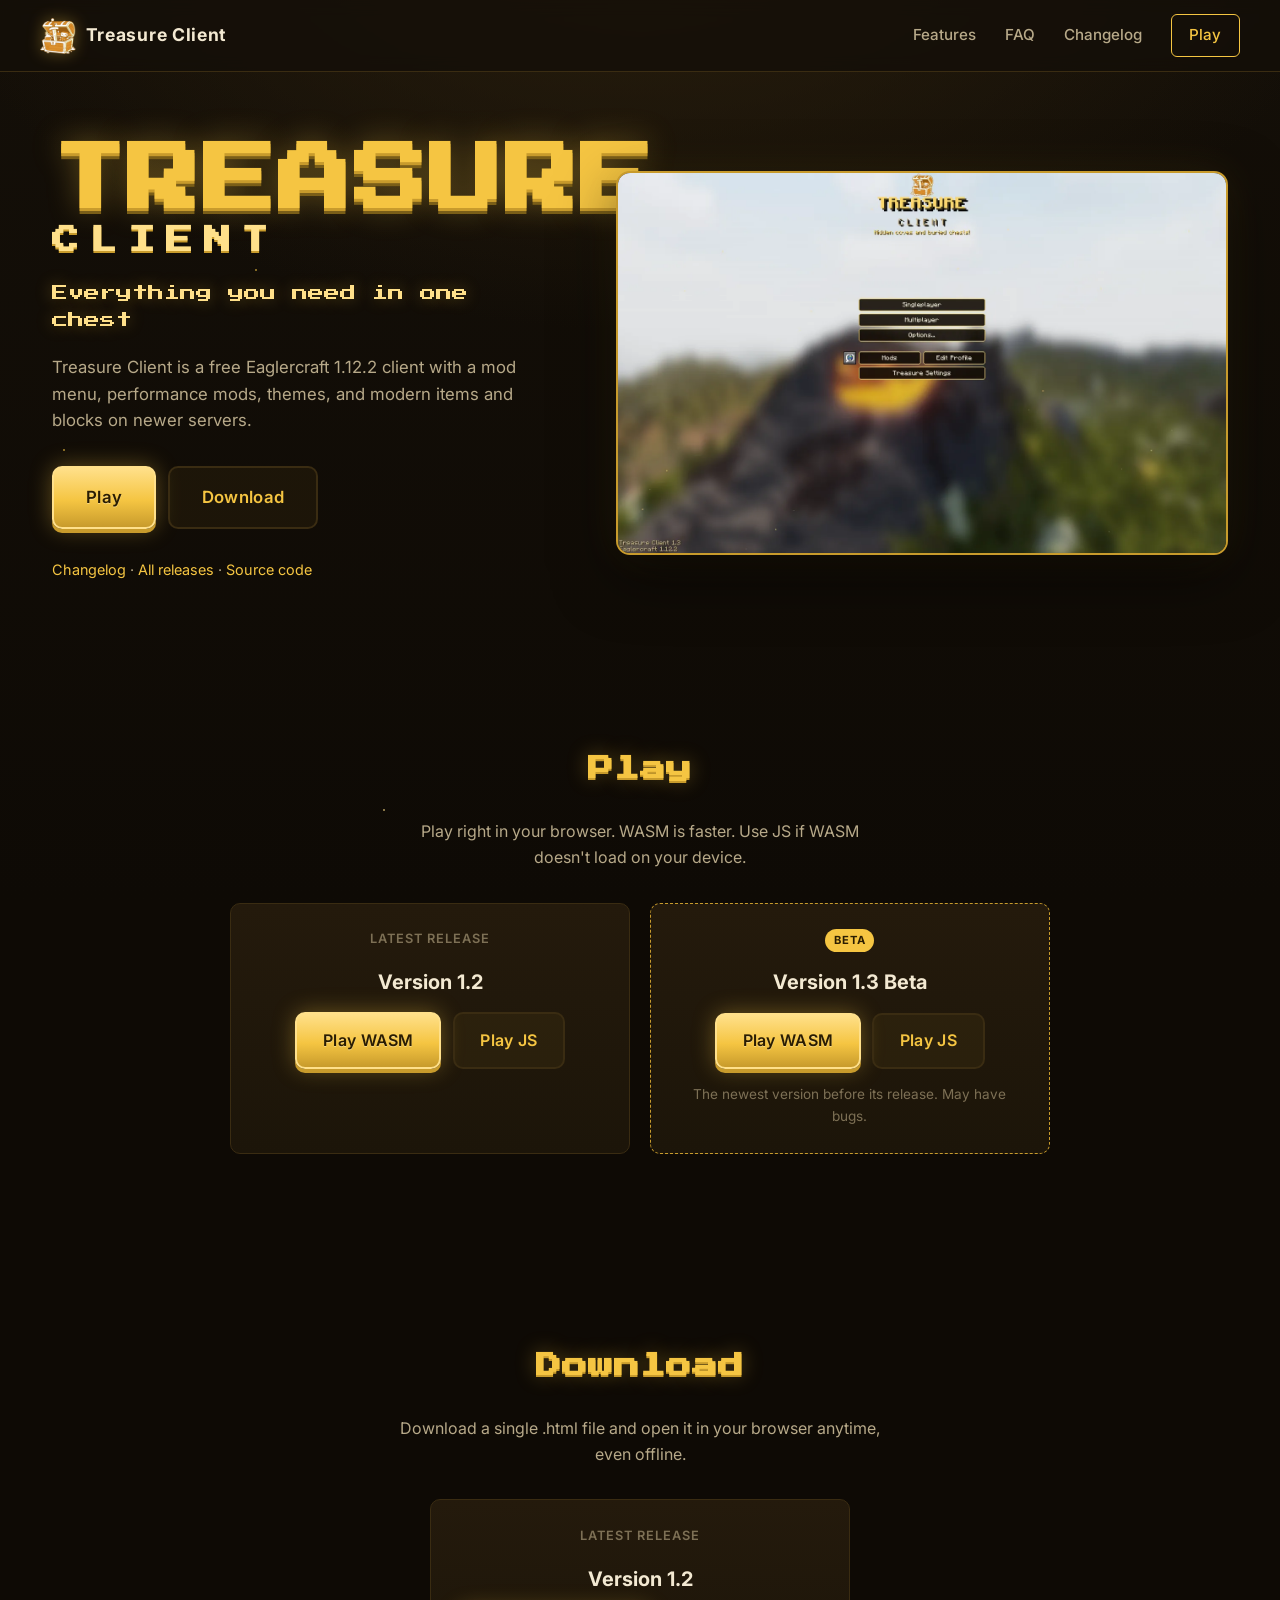
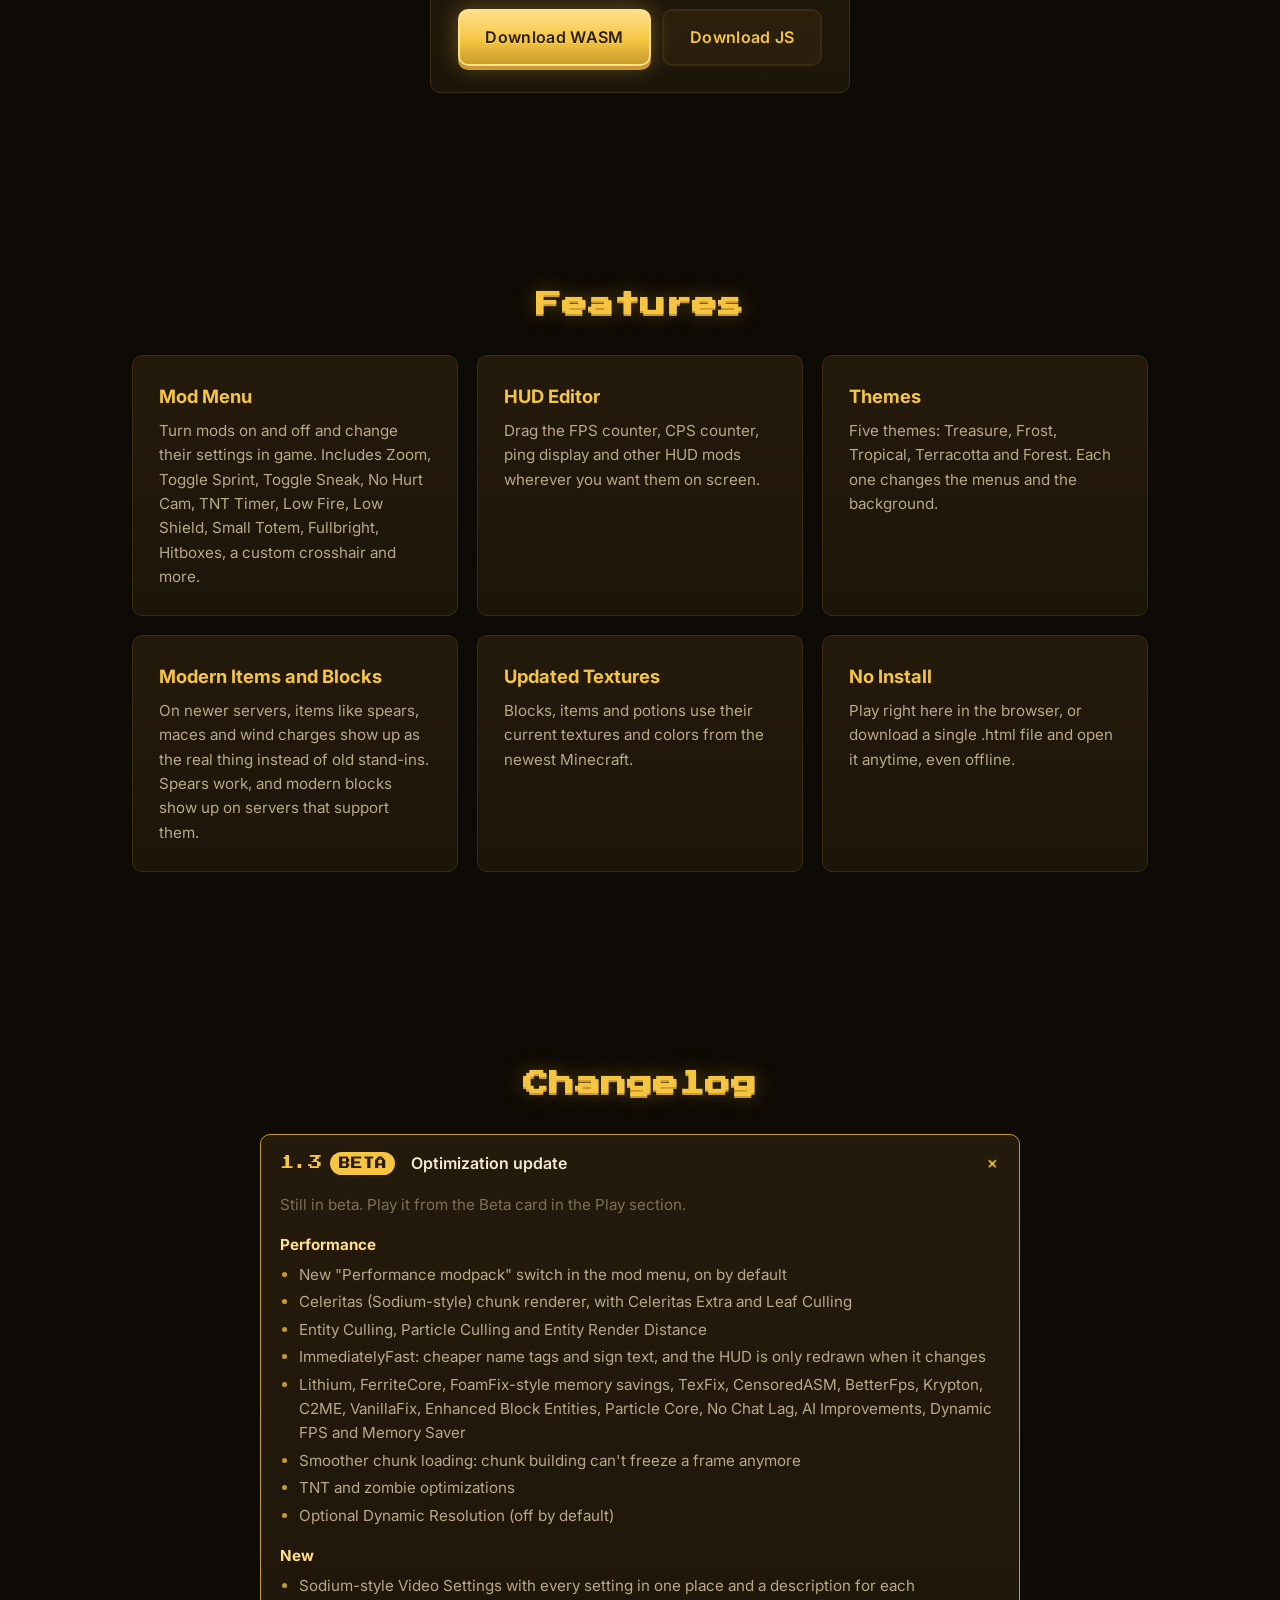
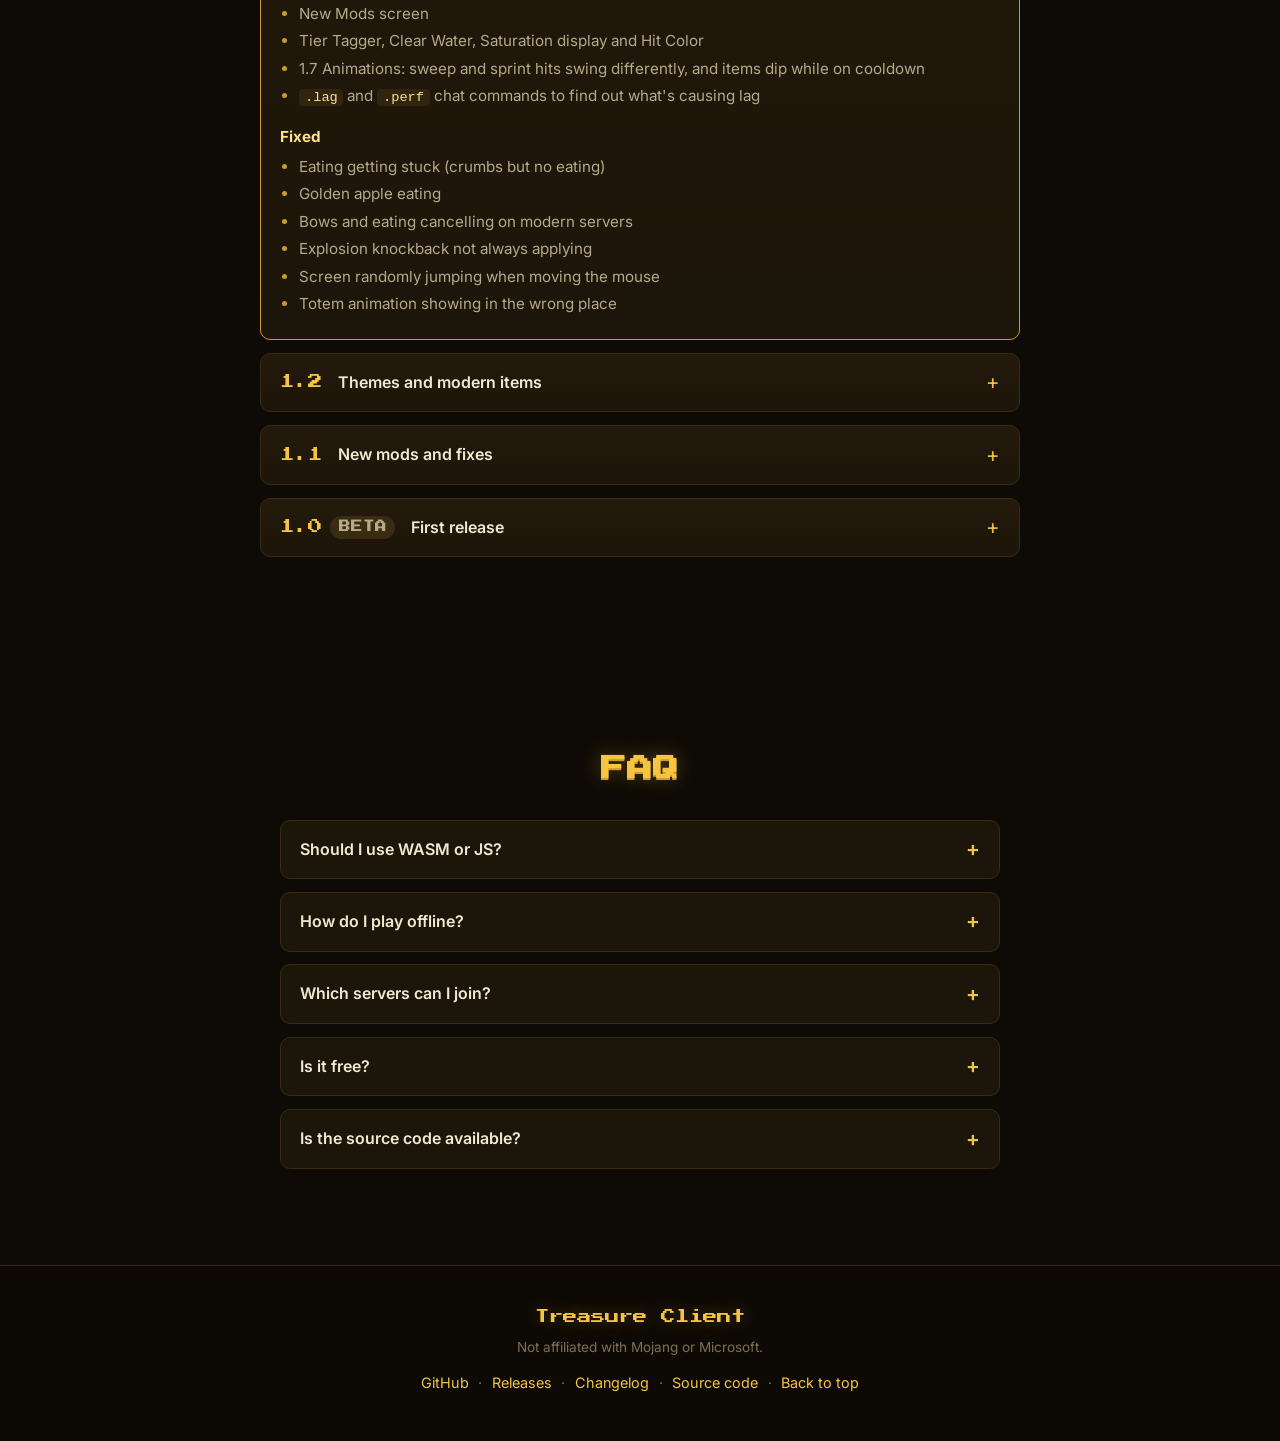
==== index.html @ d95280ab "Redesign hero, add changelog section and search engine tags - Logo and "Everything you need in one c" ====
<!DOCTYPE html>
<html lang="en">
<head>
    <meta charset="UTF-8">
    <meta name="viewport" content="width=device-width, initial-scale=1.0">
    <title>Treasure Client · Eaglercraft 1.12.2 Client</title>
    <meta name="description" content="Treasure Client is a free Eaglercraft 1.12.2 client: everything you need in one chest. Mod menu, performance mods, themes, and modern items and blocks on newer servers. Play Treasure Client in your browser or download it.">
    <meta name="keywords" content="Treasure Client, Treasure Client Eaglercraft, Eaglercraft client, Eaglercraft 1.12.2, Eaglercraft 1.12 client, Eaglercraft mod menu">
    <meta name="robots" content="index, follow">
    <link rel="canonical" href="https://treasureclient.github.io/">

    <meta property="og:site_name" content="Treasure Client">
    <meta property="og:title" content="Treasure Client · Eaglercraft 1.12.2 Client">
    <meta property="og:description" content="Everything you need in one chest. A free Eaglercraft 1.12.2 client with a mod menu, performance mods, themes, and modern items and blocks on newer servers.">
    <meta property="og:type" content="website">
    <meta property="og:url" content="https://treasureclient.github.io/">
    <meta property="og:image" content="https://treasureclient.github.io/images/main-menu-1.3.jpg">
    <meta name="twitter:card" content="summary_large_image">
    <meta name="theme-color" content="#140f08">

    <script type="application/ld+json">
    {
        "@context": "https://schema.org",
        "@graph": [
            {
                "@type": "WebSite",
                "name": "Treasure Client",
                "alternateName": ["Treasure Client Eaglercraft", "Treasure Client 1.12"],
                "url": "https://treasureclient.github.io/"
            },
            {
                "@type": "SoftwareApplication",
                "name": "Treasure Client",
                "alternateName": "Treasure Client Eaglercraft",
                "description": "A free Eaglercraft 1.12.2 client with a mod menu, performance mods, themes, and modern items and blocks on newer servers.",
                "applicationCategory": "GameApplication",
                "operatingSystem": "Web browser",
                "url": "https://treasureclient.github.io/",
                "image": "https://treasureclient.github.io/images/main-menu-1.3.jpg",
                "offers": { "@type": "Offer", "price": "0", "priceCurrency": "USD" }
            }
        ]
    }
    </script>

    <link rel="icon" href="favicon.ico" sizes="any">
    <link rel="icon" type="image/png" sizes="32x32" href="images/favicon-32.png">
    <link rel="icon" type="image/png" sizes="192x192" href="images/favicon-192.png">
    <link rel="apple-touch-icon" href="images/apple-touch-icon.png">

    <link rel="preconnect" href="https://fonts.googleapis.com">
    <link rel="preconnect" href="https://fonts.gstatic.com" crossorigin>
    <link href="https://fonts.googleapis.com/css2?family=Press+Start+2P&family=Inter:wght@400;500;600;700&display=swap" rel="stylesheet">
    <link rel="stylesheet" href="style.css">
</head>
<body>
    <div class="starfield" aria-hidden="true"></div>

    <header class="nav">
        <a href="#top" class="nav__brand">
            <img class="nav__brand-mark" src="images/logo.png" width="92" height="92" alt="">
            <span class="nav__brand-text">Treasure Client</span>
        </a>
        <nav class="nav__links" aria-label="Primary">
            <a href="#features">Features</a>
            <a href="#faq">FAQ</a>
            <a href="#changelog">Changelog</a>
            <a class="nav__cta" href="#play">Play</a>
        </nav>
    </header>

    <main id="top">
        <section class="hero">
            <div class="hero__text">
                <h1 class="hero__logo">
                    <span class="hero__logo-main">TREASURE</span>
                    <span class="hero__logo-sub">CLIENT</span>
                </h1>
                <p class="hero__tagline">Everything you need in one chest</p>
                <p class="hero__lead">
                    Treasure Client is a free Eaglercraft 1.12.2 client with a mod menu,
                    performance mods, themes, and modern items and blocks on newer servers.
                </p>

                <div class="get">
                    <div class="get__buttons">
                        <a class="btn btn--primary btn--lg" href="#play">Play</a>
                        <a class="btn btn--ghost btn--lg" href="#download">Download</a>
                    </div>
                </div>

                <p class="get__note">
                    <a href="#changelog">Changelog</a> ·
                    <a href="https://github.com/TreasureClient/treasureclient.github.io/releases" target="_blank" rel="noopener">All releases</a> ·
                    <a href="https://github.com/TreasureClient/Treasure-Client-1.12-src" target="_blank" rel="noopener">Source code</a>
                </p>
            </div>

            <div class="hero__shot">
                <figure class="shot__frame" id="shot">
                    <picture>
                        <source srcset="images/main-menu-1.3.webp" type="image/webp">
                        <img src="images/main-menu-1.3.jpg" width="1440" height="900" alt="Treasure Client 1.3 main menu">
                    </picture>
                    <span class="shot__shine" aria-hidden="true"></span>
                </figure>
            </div>
        </section>

        <section class="versions-section" id="play">
            <h2 class="section-title">Play</h2>
            <p class="section-subtitle">Play right in your browser. WASM is faster. Use JS if WASM doesn't load on your device.</p>
            <div class="versions">
                <article class="version-card">
                    <p class="version-card__kind">Latest release</p>
                    <h3 class="version-card__name">Version <span class="release-version">1.2</span></h3>
                    <div class="version-card__buttons">
                        <a class="btn btn--primary" href="versions/1.12WASM.html">Play WASM</a>
                        <a class="btn btn--ghost" href="versions/1.12JS.html">Play JS</a>
                    </div>
                </article>
                <article class="version-card version-card--beta">
                    <p class="version-card__kind"><span class="badge">Beta</span></p>
                    <h3 class="version-card__name">Version <span class="beta-version">1.3 Beta</span></h3>
                    <div class="version-card__buttons">
                        <a class="btn btn--primary" href="https://treasureclient.github.io/Treasure-Client-1.12-src/">Play WASM</a>
                        <a class="btn btn--ghost" href="https://treasureclient.github.io/Treasure-Client-1.12-src/js.html">Play JS</a>
                    </div>
                    <p class="version-card__note">The newest version before its release. May have bugs.</p>
                </article>
            </div>
        </section>

        <section class="versions-section" id="download">
            <h2 class="section-title">Download</h2>
            <p class="section-subtitle">Download a single .html file and open it in your browser anytime, even offline.</p>
            <div class="versions versions--single">
                <article class="version-card">
                    <p class="version-card__kind">Latest release</p>
                    <h3 class="version-card__name">Version <span class="release-version">1.2</span></h3>
                    <div class="version-card__buttons">
                        <a class="btn btn--primary" id="dl-wasm" href="https://github.com/TreasureClient/treasureclient.github.io/releases/download/V1.2/Treasure-Client_1.2_WASM.html">Download WASM</a>
                        <a class="btn btn--ghost" id="dl-js" href="https://github.com/TreasureClient/treasureclient.github.io/releases/download/V1.2/Treasure-Client_1.2_JS.html">Download JS</a>
                    </div>
                </article>
            </div>
        </section>

        <section class="features" id="features">
            <h2 class="section-title">Features</h2>

            <div class="feature-grid">
                <article class="feature-card">
                    <h3>Mod Menu</h3>
                    <p>Turn mods on and off and change their settings in game. Includes Zoom, Toggle Sprint, Toggle Sneak, No Hurt Cam, TNT Timer, Low Fire, Low Shield, Small Totem, Fullbright, Hitboxes, a custom crosshair and more.</p>
                </article>
                <article class="feature-card">
                    <h3>HUD Editor</h3>
                    <p>Drag the FPS counter, CPS counter, ping display and other HUD mods wherever you want them on screen.</p>
                </article>
                <article class="feature-card">
                    <h3>Themes</h3>
                    <p>Five themes: Treasure, Frost, Tropical, Terracotta and Forest. Each one changes the menus and the background.</p>
                </article>
                <article class="feature-card">
                    <h3>Modern Items and Blocks</h3>
                    <p>On newer servers, items like spears, maces and wind charges show up as the real thing instead of old stand-ins. Spears work, and modern blocks show up on servers that support them.</p>
                </article>
                <article class="feature-card">
                    <h3>Updated Textures</h3>
                    <p>Blocks, items and potions use their current textures and colors from the newest Minecraft.</p>
                </article>
                <article class="feature-card">
                    <h3>No Install</h3>
                    <p>Play right here in the browser, or download a single .html file and open it anytime, even offline.</p>
                </article>
            </div>
        </section>

        <section class="changelog" id="changelog">
            <h2 class="section-title">Changelog</h2>
            <div class="changelog__list">
                <details class="change" open>
                    <summary><span class="change__ver">1.3 <span class="badge">Beta</span></span><span class="change__name">Optimization update</span></summary>
                    <div class="change__body">
                        <p class="change__intro">Still in beta. Play it from the Beta card in the Play section.</p>
                        <h4>Performance</h4>
                        <ul>
                            <li>New "Performance modpack" switch in the mod menu, on by default</li>
                            <li>Celeritas (Sodium-style) chunk renderer, with Celeritas Extra and Leaf Culling</li>
                            <li>Entity Culling, Particle Culling and Entity Render Distance</li>
                            <li>ImmediatelyFast: cheaper name tags and sign text, and the HUD is only redrawn when it changes</li>
                            <li>Lithium, FerriteCore, FoamFix-style memory savings, TexFix, CensoredASM, BetterFps, Krypton, C2ME, VanillaFix, Enhanced Block Entities, Particle Core, No Chat Lag, AI Improvements, Dynamic FPS and Memory Saver</li>
                            <li>Smoother chunk loading: chunk building can't freeze a frame anymore</li>
                            <li>TNT and zombie optimizations</li>
                            <li>Optional Dynamic Resolution (off by default)</li>
                        </ul>
                        <h4>New</h4>
                        <ul>
                            <li>Sodium-style Video Settings with every setting in one place and a description for each</li>
                            <li>New Mods screen</li>
                            <li>Tier Tagger, Clear Water, Saturation display and Hit Color</li>
                            <li>1.7 Animations: sweep and sprint hits swing differently, and items dip while on cooldown</li>
                            <li><code>.lag</code> and <code>.perf</code> chat commands to find out what's causing lag</li>
                        </ul>
                        <h4>Fixed</h4>
                        <ul>
                            <li>Eating getting stuck (crumbs but no eating)</li>
                            <li>Golden apple eating</li>
                            <li>Bows and eating cancelling on modern servers</li>
                            <li>Explosion knockback not always applying</li>
                            <li>Screen randomly jumping when moving the mouse</li>
                            <li>Totem animation showing in the wrong place</li>
                        </ul>
                    </div>
                </details>
                <details class="change">
                    <summary><span class="change__ver">1.2</span><span class="change__name">Themes and modern items</span></summary>
                    <div class="change__body">
                        <h4>Added mods</h4>
                        <ul>
                            <li>Low Fire</li>
                            <li>Low Shield</li>
                            <li>Small Totem</li>
                            <li>Password Hider</li>
                            <li>ViaVersion</li>
                        </ul>
                        <h4>Mod menu redesign</h4>
                        <ul>
                            <li>New side tabs (Modules, HUD Editor, Themes)</li>
                            <li>New Treasure Client logo</li>
                            <li>Themes: Treasure, Frost, Tropical, Terracotta and Forest</li>
                            <li>Theme backgrounds on the main menu and other menus</li>
                        </ul>
                        <h4>ViaVersion</h4>
                        <ul>
                            <li>Modern blocks and items show up on newer servers</li>
                            <li>Modern items (wind charge, mace, spears, copper and more)</li>
                            <li>Old block and item textures updated to the new ones</li>
                            <li>New potion colors</li>
                            <li>Spears work on newer servers (jab and charge)</li>
                        </ul>
                        <h4>Fixed</h4>
                        <ul>
                            <li>Mod menu scrolling with the mouse wheel</li>
                            <li>Pink potion textures</li>
                            <li>Mods turn on with one click now</li>
                            <li>Netherite armor not showing when worn</li>
                        </ul>
                    </div>
                </details>
                <details class="change">
                    <summary><span class="change__ver">1.1</span><span class="change__name">New mods and fixes</span></summary>
                    <div class="change__body">
                        <h4>Added mods</h4>
                        <ul>
                            <li>No Hurt Cam</li>
                            <li>TNT Timer</li>
                            <li>Smooth Zoom</li>
                        </ul>
                        <h4>Mod menu redesign</h4>
                        <ul>
                            <li>Settings boxes for each mod</li>
                            <li>Reorganized tabs</li>
                        </ul>
                        <h4>Fixed</h4>
                        <ul>
                            <li>Mod menu search</li>
                            <li>Toggle Sprint</li>
                            <li>Toggle Sneak</li>
                            <li>Mods no longer work while turned off</li>
                        </ul>
                    </div>
                </details>
                <details class="change">
                    <summary><span class="change__ver">1.0 <span class="badge badge--dim">Beta</span></span><span class="change__name">First release</span></summary>
                    <div class="change__body">
                        <ul>
                            <li>First version of Treasure Client</li>
                            <li>The JS version is very laggy, so use WASM if you can</li>
                        </ul>
                    </div>
                </details>
            </div>
        </section>

        <section class="faq" id="faq">
            <h2 class="section-title">FAQ</h2>
            <div class="faq__list">
                <details class="faq__item">
                    <summary>Should I use WASM or JS?</summary>
                    <p>Use WASM. It runs a lot faster. The JS version is there for older browsers and devices where WASM doesn't load.</p>
                </details>
                <details class="faq__item">
                    <summary>How do I play offline?</summary>
                    <p>Download the WASM or JS file from the <a href="#download">Download</a> section and open it in your browser. You don't need an internet connection for singleplayer.</p>
                </details>
                <details class="faq__item">
                    <summary>Which servers can I join?</summary>
                    <p>Any Eaglercraft 1.12 server. Modern items, blocks and spears show up on newer servers that support them.</p>
                </details>
                <details class="faq__item">
                    <summary>Is it free?</summary>
                    <p>Yes. No account or payment needed.</p>
                </details>
                <details class="faq__item">
                    <summary>Is the source code available?</summary>
                    <p>Yes. The full source is on GitHub: <a href="https://github.com/TreasureClient/Treasure-Client-1.12-src" target="_blank" rel="noopener">Treasure-Client-1.12-src</a>. The <code>WASM</code> branch has the WASM version and the <code>JS</code> branch has the JS version.</p>
                </details>
            </div>
        </section>
    </main>

    <footer class="footer">
        <p class="footer__brand">Treasure Client</p>
        <p class="footer__note">Not affiliated with Mojang or Microsoft.</p>
        <p class="footer__links">
            <a href="https://github.com/TreasureClient/treasureclient.github.io" target="_blank" rel="noopener">GitHub</a>
            <span>·</span>
            <a href="https://github.com/TreasureClient/treasureclient.github.io/releases" target="_blank" rel="noopener">Releases</a>
            <span>·</span>
            <a href="#changelog">Changelog</a>
            <span>·</span>
            <a href="https://github.com/TreasureClient/Treasure-Client-1.12-src" target="_blank" rel="noopener">Source code</a>
            <span>·</span>
            <a href="#top">Back to top</a>
        </p>
    </footer>

    <script>
        // Screenshot hover: tilts toward the mouse, lifts and glows.
        (function () {
            var shot = document.getElementById('shot');
            if (!shot || !window.matchMedia('(hover: hover) and (prefers-reduced-motion: no-preference)').matches) return;
            shot.addEventListener('mousemove', function (e) {
                var r = shot.getBoundingClientRect();
                var x = (e.clientX - r.left) / r.width - 0.5;
                var y = (e.clientY - r.top) / r.height - 0.5;
                shot.style.setProperty('--rx', (-y * 8).toFixed(2) + 'deg');
                shot.style.setProperty('--ry', (x * 10).toFixed(2) + 'deg');
                shot.style.setProperty('--mx', ((x + 0.5) * 100).toFixed(1) + '%');
                shot.style.setProperty('--my', ((y + 0.5) * 100).toFixed(1) + '%');
            });
            shot.addEventListener('mouseleave', function () {
                shot.style.setProperty('--rx', '0deg');
                shot.style.setProperty('--ry', '0deg');
            });
        })();

        // Show the beta's version number (the beta site writes it on every update).
        fetch('https://treasureclient.github.io/Treasure-Client-1.12-src/version.json', { cache: 'no-store' })
            .then(function (r) { return r.ok ? r.json() : null; })
            .then(function (info) {
                if (!info || !info.version) return;
                var v = /beta/i.test(info.version) ? info.version : info.version + ' Beta';
                document.querySelectorAll('.beta-version').forEach(function (el) { el.textContent = v; });
            })
            .catch(function () {});

        // Point the download buttons at the files in the latest GitHub release.
        // The links above are a fallback if GitHub can't be reached.
        fetch('https://api.github.com/repos/TreasureClient/treasureclient.github.io/releases/latest')
            .then(function (r) { return r.ok ? r.json() : null; })
            .then(function (rel) {
                if (!rel || !rel.assets) return;
                rel.assets.forEach(function (a) {
                    var mb = ' (' + Math.round(a.size / 1048576) + ' MB)';
                    if (/wasm/i.test(a.name)) {
                        var w = document.getElementById('dl-wasm');
                        w.href = a.browser_download_url;
                        w.textContent = 'Download WASM' + mb;
                    } else if (/js\.html$/i.test(a.name)) {
                        var j = document.getElementById('dl-js');
                        j.href = a.browser_download_url;
                        j.textContent = 'Download JS' + mb;
                    }
                });
                if (rel.name) {
                    var name = rel.name.replace(/^v(ersion)?\s*/i, '');
                    document.querySelectorAll('.release-version').forEach(function (el) { el.textContent = name; });
                }
            })
            .catch(function () {});
    </script>
</body>
</html>
---- style.css ----
/* =========================================================
   Treasure Client — landing page styles
   Theme: warm near-black background, gold accents,
   pixel-font branding inspired by the in-game title screen.
   ========================================================= */

:root {
    /* Core palette */
    --bg:          #140f08;   /* deep warm brown-black */
    --bg-2:        #1c1509;   /* slightly lighter panel */
    --bg-3:        #241a0c;   /* card surface */
    --border:      #3a2c12;   /* subtle warm border */

    /* Gold accents */
    --gold:        #f5c542;   /* primary gold */
    --gold-bright: #ffe08a;   /* highlight */
    --gold-deep:   #c89b2c;   /* shadow / pressed */
    --gold-glow:   rgba(245, 197, 66, 0.35);

    /* Text */
    --text:        #f3e9d2;
    --text-dim:    #b7a989;
    --text-faint:  #7d7055;

    /* Fonts */
    --font-pixel:  'Press Start 2P', monospace;
    --font-body:   'Inter', system-ui, -apple-system, 'Segoe UI', sans-serif;

    /* Layout */
    --maxw: 1080px;
    --radius: 10px;
}

* { box-sizing: border-box; }

html { scroll-behavior: smooth; background: #0e0a05; }

body {
    margin: 0;
    min-height: 100vh;
    font-family: var(--font-body);
    color: var(--text);
    background:
        radial-gradient(1200px 700px at 50% -10%, #2a1f0d 0%, transparent 60%),
        linear-gradient(180deg, #140f08 0%, #0e0a05 100%);
    background-attachment: fixed;
    line-height: 1.6;
    overflow-x: hidden;
}

a { color: var(--gold); text-decoration: none; transition: color .18s ease; }
a:hover { color: var(--gold-bright); }

img { max-width: 100%; display: block; }

/* ---------------------------------------------------------
   Gold star field (the little particles in the screenshot)
   --------------------------------------------------------- */
.starfield {
    position: fixed;
    inset: 0;
    z-index: 0;
    pointer-events: none;
    background-image:
        radial-gradient(1.5px 1.5px at 20% 30%, var(--gold) 50%, transparent 51%),
        radial-gradient(1.5px 1.5px at 70% 20%, var(--gold-bright) 50%, transparent 51%),
        radial-gradient(1px 1px   at 40% 70%, var(--gold-deep) 50%, transparent 51%),
        radial-gradient(1.5px 1.5px at 85% 60%, var(--gold) 50%, transparent 51%),
        radial-gradient(1px 1px   at 10% 80%, var(--gold-bright) 50%, transparent 51%),
        radial-gradient(1.5px 1.5px at 55% 45%, var(--gold-deep) 50%, transparent 51%),
        radial-gradient(1px 1px   at 90% 15%, var(--gold) 50%, transparent 51%),
        radial-gradient(1.5px 1.5px at 30% 90%, var(--gold-bright) 50%, transparent 51%),
        radial-gradient(1px 1px   at 65% 85%, var(--gold-deep) 50%, transparent 51%),
        radial-gradient(1.5px 1.5px at 5% 50%, var(--gold) 50%, transparent 51%);
    background-size: 100% 100%;
    opacity: .5;
    animation: twinkle 6s ease-in-out infinite alternate;
}

@keyframes twinkle {
    from { opacity: .30; }
    to   { opacity: .60; }
}

/* ---------------------------------------------------------
   Navigation
   --------------------------------------------------------- */
.nav {
    position: sticky;
    top: 0;
    z-index: 10;
    display: flex;
    align-items: center;
    justify-content: space-between;
    gap: 1rem;
    padding: 0.9rem clamp(1rem, 4vw, 2.5rem);
    background: rgba(20, 15, 8, 0.78);
    backdrop-filter: blur(8px);
    border-bottom: 1px solid var(--border);
}

.nav__brand {
    display: inline-flex;
    align-items: center;
    gap: 0.6rem;
    color: var(--text);
}

.nav__brand-mark {
    width: 2.25rem;
    height: 2.25rem;
    object-fit: contain;
    filter: drop-shadow(0 0 8px var(--gold-glow));
}

.nav__brand-text {
    font-weight: 700;
    letter-spacing: 0.04em;
    font-size: 1.1rem;
}

.nav__links {
    display: flex;
    align-items: center;
    gap: clamp(0.8rem, 2.5vw, 1.8rem);
}

.nav__links a { color: var(--text-dim); font-weight: 500; font-size: 0.95rem; }
.nav__links a:hover { color: var(--gold-bright); }

.nav__cta {
    padding: 0.5rem 1.1rem;
    border: 1px solid var(--gold);
    border-radius: 6px;
    color: var(--gold) !important;
    font-weight: 600;
}
.nav__cta:hover {
    background: var(--gold);
    color: var(--bg) !important;
    box-shadow: 0 0 16px var(--gold-glow);
}

/* ---------------------------------------------------------
   Shared containers & section headings
   --------------------------------------------------------- */
main { position: relative; z-index: 1; }

section {
    max-width: var(--maxw);
    margin: 0 auto;
    padding: clamp(3rem, 8vw, 6rem) clamp(1rem, 4vw, 2rem);
}

.section-title {
    font-family: var(--font-pixel);
    font-size: clamp(1rem, 3.5vw, 1.6rem);
    color: var(--gold);
    text-align: center;
    margin: 0 0 2rem;
    text-shadow: 0 2px 0 var(--gold-deep), 0 0 20px var(--gold-glow);
    line-height: 1.5;
}

.section-subtitle {
    text-align: center;
    color: var(--text-dim);
    margin: 0 auto 2.5rem;
    max-width: 48ch;
}

/* ---------------------------------------------------------
   Hero
   --------------------------------------------------------- */
.hero {
    max-width: 1240px;
    display: grid;
    grid-template-columns: minmax(0, 0.9fr) minmax(0, 1.1fr);
    align-items: center;
    gap: clamp(2rem, 5vw, 4rem);
    text-align: left;
    padding-top: clamp(2.5rem, 6vw, 4.5rem);
    padding-bottom: clamp(2.5rem, 6vw, 4.5rem);
}

.hero__text { min-width: 0; }

.hero__logo {
    margin: 0;
    display: flex;
    flex-direction: column;
    align-items: flex-start;
    gap: 0.6rem;
    font-family: var(--font-pixel);
    line-height: 1;
}

.hero__logo-main {
    font-size: clamp(2.2rem, 6vw, 4.6rem);
    color: var(--gold);
    letter-spacing: 0.02em;
    /* layered shadow gives the chunky pixel-title look */
    text-shadow:
        0 3px 0 var(--gold-deep),
        0 6px 0 #7a5e18,
        0 0 30px var(--gold-glow);
}

.hero__logo-sub {
    font-size: clamp(0.9rem, 2.6vw, 1.7rem);
    color: var(--gold-bright);
    letter-spacing: 0.4em;
    text-shadow: 0 2px 0 var(--gold-deep);
}

.hero__tagline {
    font-family: var(--font-pixel);
    font-size: clamp(0.7rem, 1.6vw, 1rem);
    line-height: 1.7;
    color: var(--gold-bright);
    margin: 1.6rem 0 0;
    text-shadow: 0 0 16px var(--gold-glow);
}

.hero__lead {
    max-width: 48ch;
    margin: 1.2rem 0 0;
    color: var(--text-dim);
    font-size: 1.05rem;
}

/* ---------------------------------------------------------
   Buttons — Minecraft-style bordered panels with gold edges
   --------------------------------------------------------- */
.btn {
    --btn-border: var(--gold);
    display: inline-flex;
    align-items: center;
    justify-content: center;
    font-family: var(--font-body);
    font-weight: 600;
    font-size: 1rem;
    padding: 0.85rem 1.6rem;
    border-radius: var(--radius);
    border: 2px solid var(--btn-border);
    cursor: pointer;
    transition: transform .12s ease, box-shadow .18s ease, background .18s ease, color .18s ease;
    letter-spacing: 0.02em;
}

.btn--lg { padding: 1rem 2rem; font-size: 1.05rem; }

.btn--primary {
    background: linear-gradient(180deg, var(--gold-bright) 0%, var(--gold) 55%, var(--gold-deep) 100%);
    color: #2a1d02;
    border-color: var(--gold-bright);
    box-shadow: 0 4px 0 var(--gold-deep), 0 0 22px var(--gold-glow);
    text-shadow: 0 1px 0 rgba(255, 255, 255, 0.35);
}
.btn--primary:hover {
    transform: translateY(-2px);
    box-shadow: 0 6px 0 var(--gold-deep), 0 0 30px var(--gold-glow);
    color: #2a1d02;
}
.btn--primary:active {
    transform: translateY(2px);
    box-shadow: 0 1px 0 var(--gold-deep), 0 0 18px var(--gold-glow);
}

.btn--ghost {
    background: rgba(245, 197, 66, 0.05);
    color: var(--gold);
    border-color: var(--border);
}
.btn--ghost:hover {
    border-color: var(--gold);
    background: rgba(245, 197, 66, 0.12);
    color: var(--gold-bright);
    box-shadow: 0 0 18px var(--gold-glow);
    transform: translateY(-2px);
}

.btn[aria-disabled="true"] { opacity: 0.85; }

/* ---------------------------------------------------------
   Features
   --------------------------------------------------------- */
.feature-grid {
    display: grid;
    grid-template-columns: repeat(auto-fit, minmax(270px, 1fr));
    gap: 1.2rem;
}

.feature-card {
    background: linear-gradient(180deg, var(--bg-3), var(--bg-2));
    border: 1px solid var(--border);
    border-radius: var(--radius);
    padding: 1.6rem;
    transition: transform .18s ease, border-color .18s ease, box-shadow .18s ease;
}
.feature-card:hover {
    transform: translateY(-4px);
    border-color: var(--gold);
    box-shadow: 0 10px 30px rgba(0, 0, 0, 0.4), 0 0 22px var(--gold-glow);
}

.feature-card h3 {
    margin: 0 0 0.5rem;
    color: var(--gold);
    font-size: 1.15rem;
}

.feature-card p {
    margin: 0;
    color: var(--text-dim);
    font-size: 0.95rem;
}

/* ---------------------------------------------------------
   Play / download buttons (top of the page)
   --------------------------------------------------------- */
.get {
    display: flex;
    flex-wrap: wrap;
    gap: 1.2rem 2.5rem;
    margin: 2rem 0 0;
}

.get__buttons { display: flex; flex-wrap: wrap; gap: 0.7rem; }

.badge {
    display: inline-block;
    padding: 0.15rem 0.55rem;
    border-radius: 999px;
    background: var(--gold);
    color: #2a1d02;
    font-size: 0.7rem;
    font-weight: 700;
    letter-spacing: 0.08em;
    text-transform: uppercase;
}

/* Play and Download sections: one card per version */
section[id] { scroll-margin-top: 70px; }

.versions-section .section-subtitle { margin-bottom: 2rem; }

.versions {
    display: grid;
    grid-template-columns: repeat(auto-fit, minmax(280px, 1fr));
    gap: 1.2rem;
    max-width: 820px;
    margin: 0 auto;
}

.version-card {
    display: flex;
    flex-direction: column;
    align-items: center;
    gap: 0.9rem;
    text-align: center;
    background: linear-gradient(180deg, var(--bg-3), var(--bg-2));
    border: 1px solid var(--border);
    border-radius: var(--radius);
    padding: 1.6rem;
}
.versions--single { grid-template-columns: minmax(0, 420px); justify-content: center; }

.version-card--beta { border-style: dashed; border-color: var(--gold-deep); }

.version-card__kind {
    margin: 0;
    min-height: 1.4rem;
    font-size: 0.8rem;
    font-weight: 600;
    letter-spacing: 0.08em;
    text-transform: uppercase;
    color: var(--text-faint);
}

.version-card__name { margin: 0; color: var(--text); font-size: 1.25rem; }

.version-card__buttons { display: flex; flex-wrap: wrap; gap: 0.7rem; justify-content: center; }

.version-card__note { margin: 0; color: var(--text-faint); font-size: 0.85rem; }

.get__note {
    margin: 1.8rem 0 0;
    color: var(--text-dim);
    font-size: 0.9rem;
}

/* ---------------------------------------------------------
   Screenshot
   --------------------------------------------------------- */
.hero__shot {
    min-width: 0;
    perspective: 1200px;
    animation: shot-in .9s cubic-bezier(.2, .8, .2, 1) both;
}

.shot__frame {
    --rx: 0deg;
    --ry: 0deg;
    --mx: 50%;
    --my: 50%;
    position: relative;
    margin: 0;
    border: 2px solid var(--gold-deep);
    border-radius: 14px;
    overflow: hidden;
    background: var(--bg-2);
    box-shadow: 0 20px 60px rgba(0, 0, 0, 0.55), 0 0 40px rgba(245, 197, 66, 0.10);
    transform: rotateX(var(--rx)) rotateY(var(--ry));
    transition: transform .25s ease-out, box-shadow .35s ease, border-color .35s ease;
    will-change: transform;
}

.shot__frame img {
    width: 100%;
    height: auto;
    transition: transform .6s cubic-bezier(.2, .8, .2, 1);
}

/* gold light that follows the mouse */
.shot__shine {
    position: absolute;
    inset: 0;
    pointer-events: none;
    opacity: 0;
    background: radial-gradient(600px circle at var(--mx) var(--my), rgba(255, 224, 138, 0.22), transparent 45%);
    transition: opacity .35s ease;
}

.shot__frame:hover {
    transform: rotateX(var(--rx)) rotateY(var(--ry)) translateY(-8px) scale(1.02);
    border-color: var(--gold);
    box-shadow: 0 34px 80px rgba(0, 0, 0, 0.6), 0 0 60px var(--gold-glow);
}
.shot__frame:hover img { transform: scale(1.04); }
.shot__frame:hover .shot__shine { opacity: 1; }

@keyframes shot-in {
    from { opacity: 0; transform: translateY(24px); }
    to   { opacity: 1; transform: none; }
}

/* ---------------------------------------------------------
   Changelog
   --------------------------------------------------------- */
.changelog__list {
    max-width: 760px;
    margin: 0 auto;
    display: flex;
    flex-direction: column;
    gap: 0.8rem;
}

.change {
    background: linear-gradient(180deg, var(--bg-3), var(--bg-2));
    border: 1px solid var(--border);
    border-radius: var(--radius);
    overflow: hidden;
    transition: border-color .18s ease;
}
.change[open] { border-color: var(--gold-deep); }

.change summary {
    cursor: pointer;
    list-style: none;
    display: flex;
    align-items: center;
    gap: 1rem;
    padding: 1rem 1.2rem;
}
.change summary::-webkit-details-marker { display: none; }
.change summary::after {
    content: "+";
    margin-left: auto;
    color: var(--gold);
    font-size: 1.3rem;
    line-height: 1;
    transition: transform .2s ease;
}
.change[open] summary::after { transform: rotate(45deg); }

.change__ver {
    display: inline-flex;
    align-items: center;
    gap: 0.5rem;
    font-family: var(--font-pixel);
    font-size: 0.9rem;
    color: var(--gold);
    white-space: nowrap;
}
.change__name { color: var(--text); font-weight: 600; }
.change summary:hover .change__name { color: var(--gold-bright); }

.change__body { padding: 0 1.2rem 1.2rem; color: var(--text-dim); font-size: 0.95rem; }
.change__intro { margin: 0 0 0.6rem; color: var(--text-faint); }
.change__body h4 { margin: 1rem 0 0.35rem; color: var(--gold-bright); font-size: 0.95rem; }
.change__body h4:first-child { margin-top: 0; }
.change__body ul { margin: 0; padding-left: 1.2rem; }
.change__body li { margin: 0.2rem 0; }
.change__body li::marker { color: var(--gold-deep); }
.change__body code, .faq__item code {
    font-size: 0.9em;
    color: var(--gold-bright);
    background: rgba(245, 197, 66, 0.08);
    padding: 0.05rem 0.35rem;
    border-radius: 4px;
}

.badge--dim { background: var(--border); color: var(--text-dim); }

/* ---------------------------------------------------------
   FAQ
   --------------------------------------------------------- */
.faq__list {
    max-width: 720px;
    margin: 0 auto;
    display: flex;
    flex-direction: column;
    gap: 0.8rem;
}

.faq__item {
    background: var(--bg-2);
    border: 1px solid var(--border);
    border-radius: var(--radius);
    overflow: hidden;
    transition: border-color .18s ease;
}
.faq__item[open] { border-color: var(--gold-deep); }

.faq__item summary {
    cursor: pointer;
    padding: 1rem 1.2rem;
    font-weight: 600;
    color: var(--text);
    list-style: none;
    display: flex;
    justify-content: space-between;
    align-items: center;
    gap: 1rem;
}
.faq__item summary::-webkit-details-marker { display: none; }
.faq__item summary::after {
    content: "+";
    color: var(--gold);
    font-size: 1.3rem;
    line-height: 1;
    transition: transform .2s ease;
}
.faq__item[open] summary::after { transform: rotate(45deg); }
.faq__item summary:hover { color: var(--gold-bright); }

.faq__item p {
    margin: 0;
    padding: 0 1.2rem 1.1rem;
    color: var(--text-dim);
    font-size: 0.95rem;
}

/* ---------------------------------------------------------
   Footer
   --------------------------------------------------------- */
.footer {
    position: relative;
    z-index: 1;
    text-align: center;
    padding: 2.5rem 1rem 3rem;
    border-top: 1px solid var(--border);
    background: rgba(14, 10, 5, 0.6);
}

.footer__brand {
    font-family: var(--font-pixel);
    color: var(--gold);
    font-size: 0.9rem;
    margin: 0 0 0.5rem;
    text-shadow: 0 0 16px var(--gold-glow);
}

.footer__note {
    color: var(--text-faint);
    font-size: 0.85rem;
    margin: 0 0 0.75rem;
}

.footer__links {
    display: flex;
    gap: 0.6rem;
    justify-content: center;
    align-items: center;
    color: var(--text-faint);
    font-size: 0.9rem;
    margin: 0;
}

/* ---------------------------------------------------------
   Responsive tweaks
   --------------------------------------------------------- */
@media (max-width: 900px) {
    .hero { grid-template-columns: minmax(0, 1fr); text-align: center; }
    .hero__logo { align-items: center; }
    .hero__lead { margin-left: auto; margin-right: auto; }
    .get, .get__buttons { justify-content: center; }
    .hero__logo-main { font-size: clamp(2.2rem, 11vw, 4.6rem); }
}

@media (max-width: 640px) {
    .nav__links a:not(.nav__cta) { display: none; }
    .nav__brand-text { font-size: 1rem; }
    .get__buttons .btn { flex: 1 1 100%; }
    .version-card__buttons .btn { flex: 1 1 100%; }
    .hero__logo-sub { letter-spacing: 0.25em; padding-left: 0.25em; }
    .change summary { flex-wrap: wrap; gap: 0.4rem 1rem; }
}

/* Respect reduced-motion preferences */
@media (prefers-reduced-motion: reduce) {
    .starfield, .hero__shot { animation: none; }
    .shot__frame, .shot__frame img { transition: none; }
    .shot__frame:hover { transform: none; }
    .shot__frame:hover img { transform: none; }
    html { scroll-behavior: auto; }
    .btn, .feature-card { transition: none; }
}
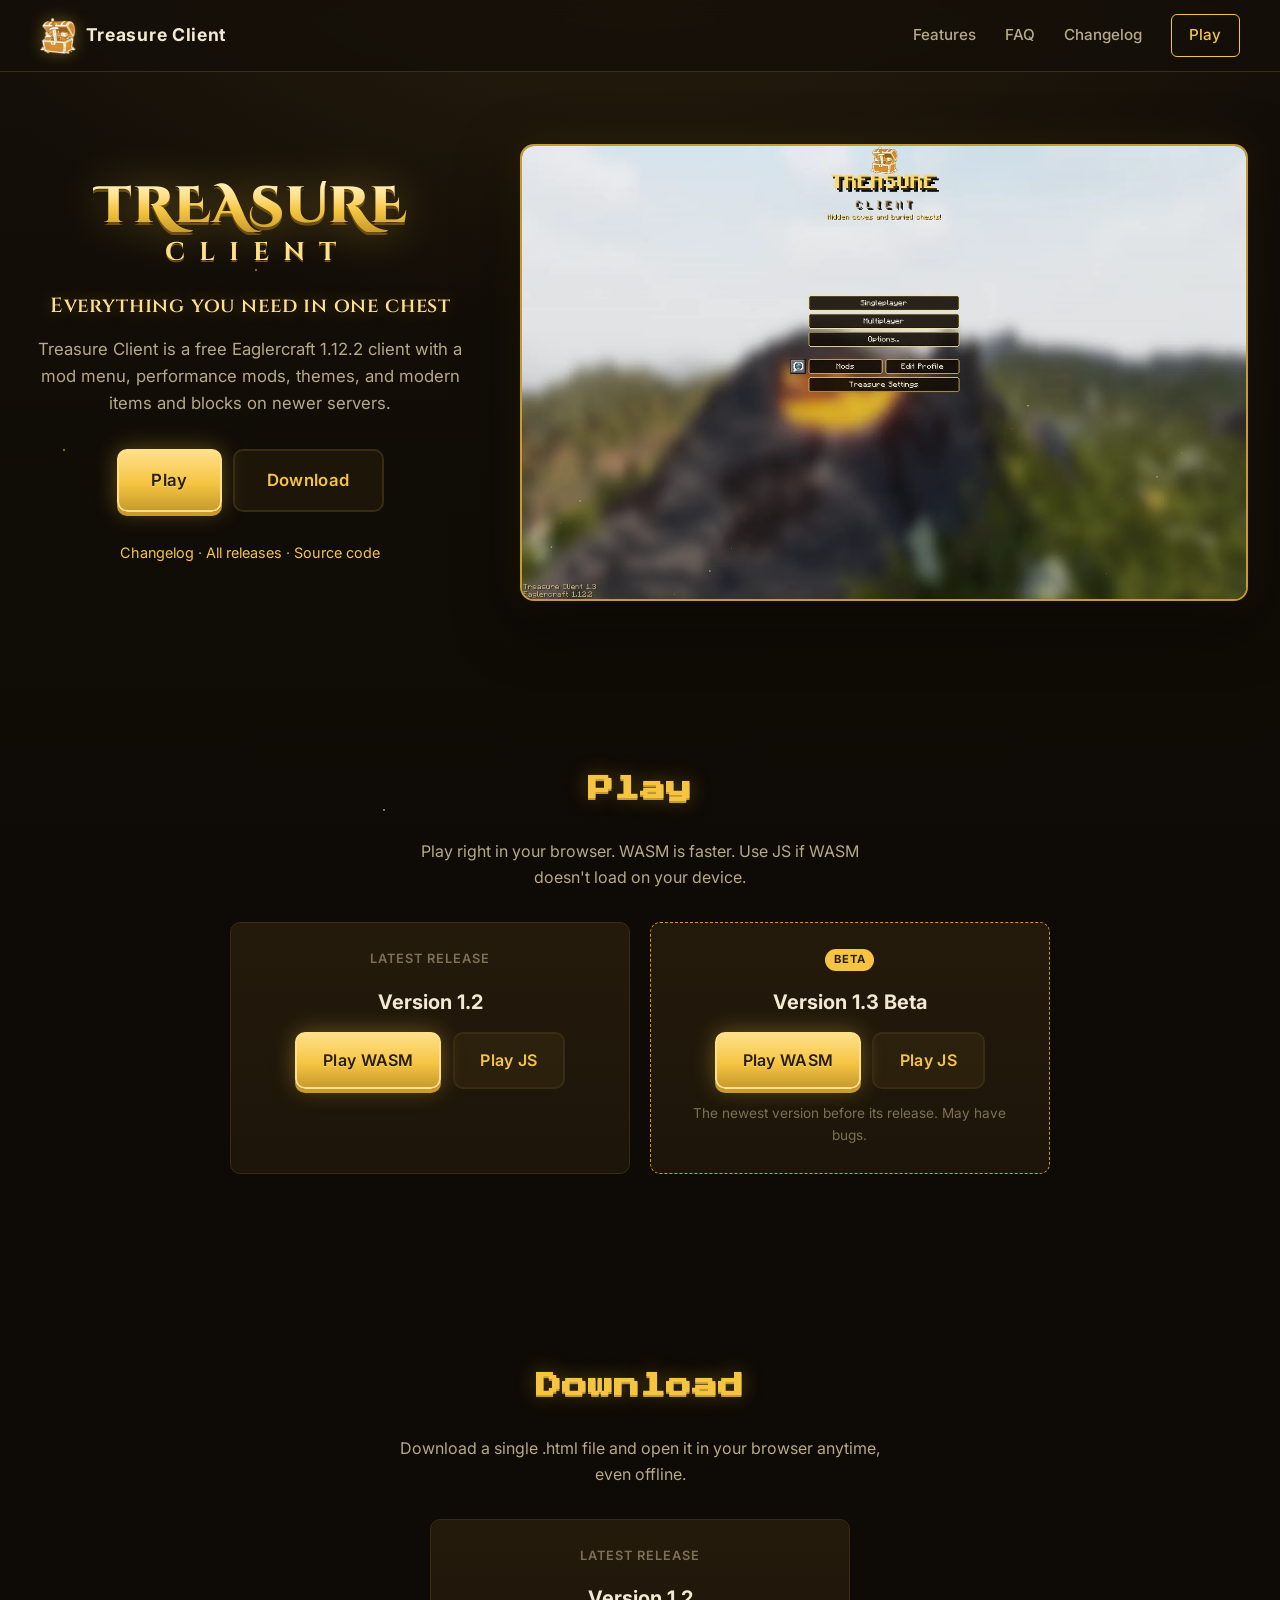
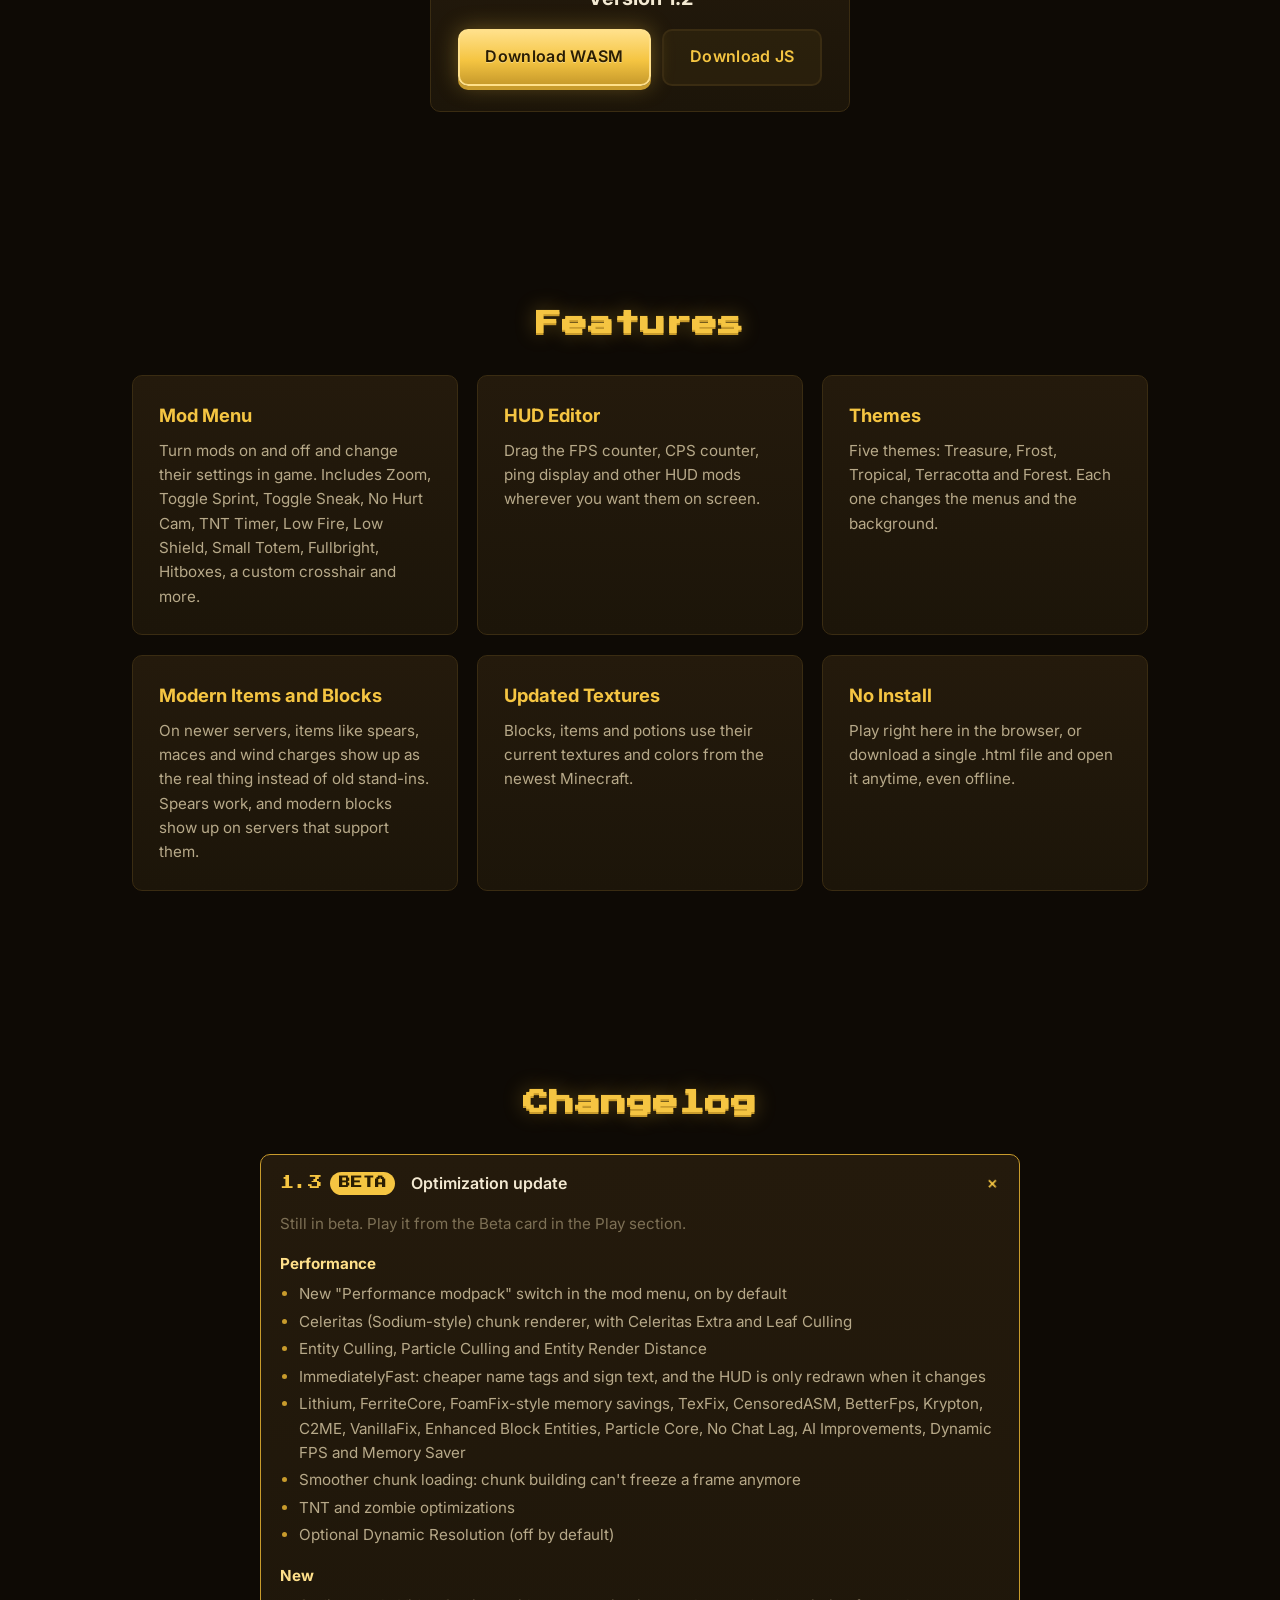
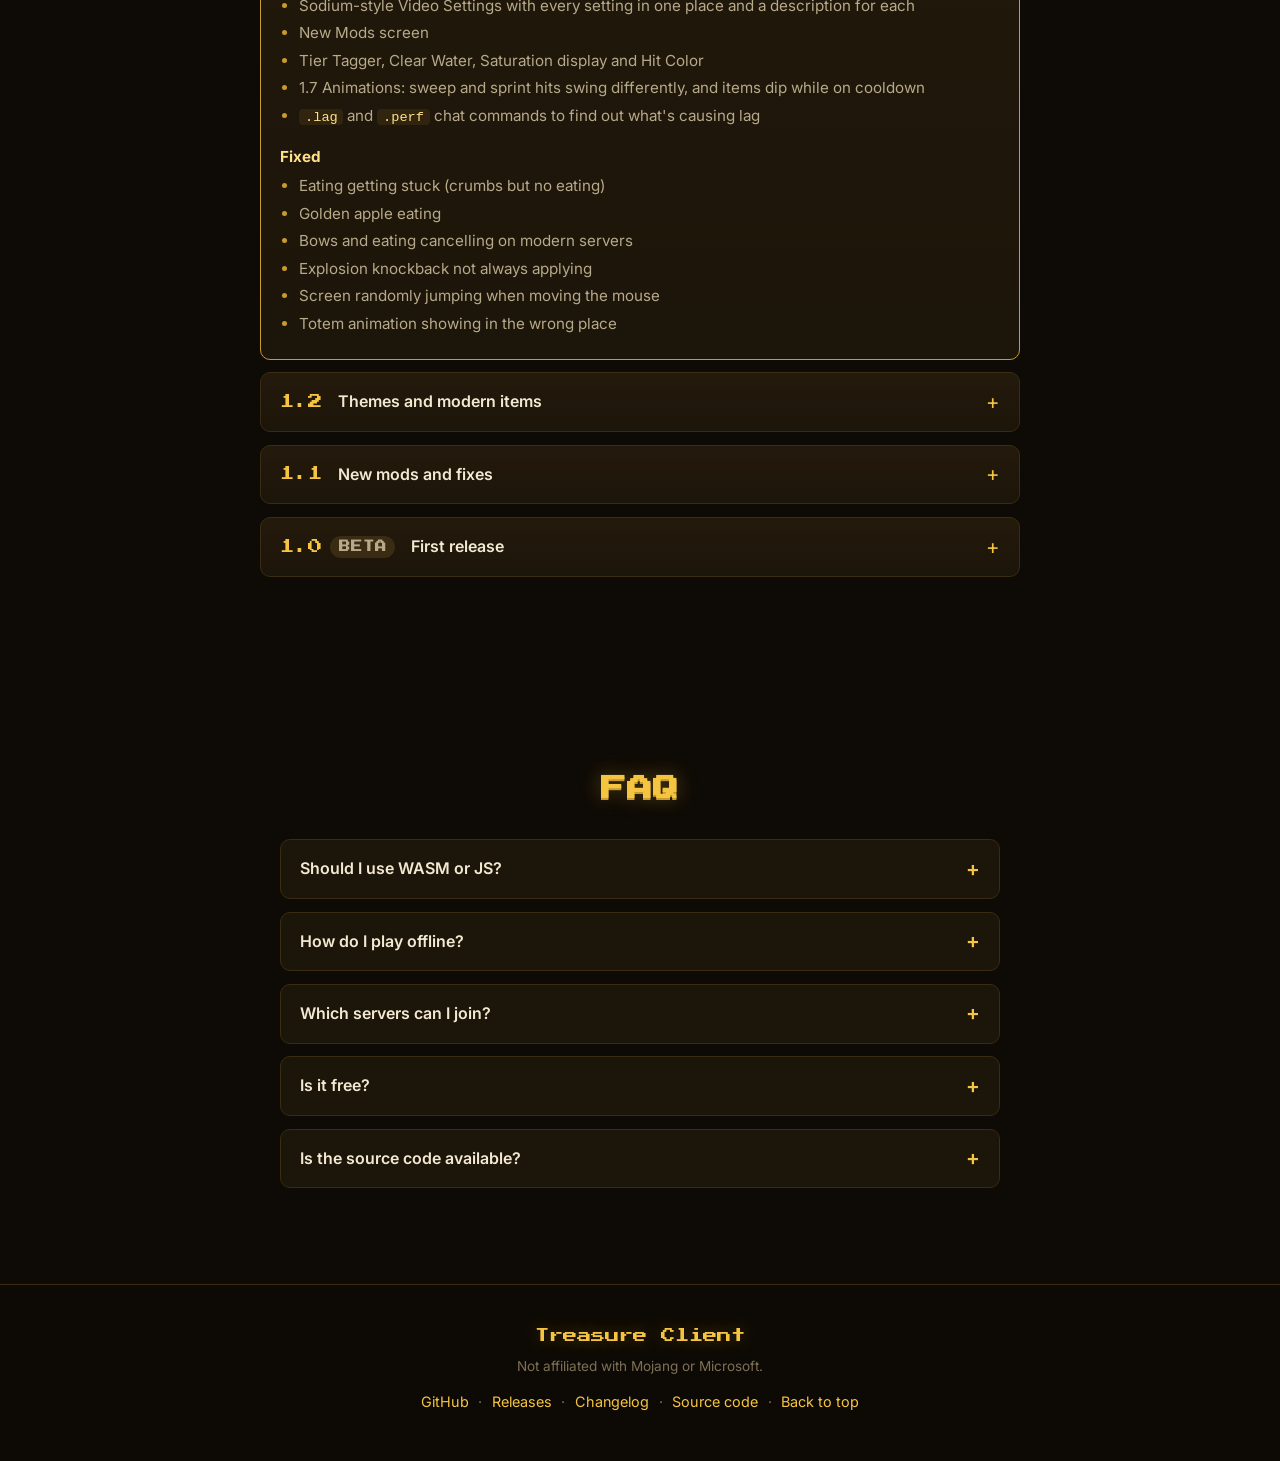
==== commit 7387663d: "Hero: gold serif title, centered text, bigger screenshot The pixel-font title overflowed into the sc" ====
--- a/index.html
+++ b/index.html
@@ -50,7 +50,7 @@
 
     <link rel="preconnect" href="https://fonts.googleapis.com">
     <link rel="preconnect" href="https://fonts.gstatic.com" crossorigin>
-    <link href="https://fonts.googleapis.com/css2?family=Press+Start+2P&family=Inter:wght@400;500;600;700&display=swap" rel="stylesheet">
+    <link href="https://fonts.googleapis.com/css2?family=Press+Start+2P&family=Cinzel:wght@600;700&family=Cinzel+Decorative:wght@900&family=Inter:wght@400;500;600;700&display=swap" rel="stylesheet">
     <link rel="stylesheet" href="style.css">
 </head>
 <body>
--- a/style.css
+++ b/style.css
@@ -24,6 +24,8 @@
 
     /* Fonts */
     --font-pixel:  'Press Start 2P', monospace;
+    --font-title:  'Cinzel Decorative', 'Cinzel', Georgia, serif;
+    --font-title-2: 'Cinzel', Georgia, serif;
     --font-body:   'Inter', system-ui, -apple-system, 'Segoe UI', sans-serif;
 
     /* Layout */
@@ -173,58 +175,64 @@
    Hero
    --------------------------------------------------------- */
 .hero {
-    max-width: 1240px;
+    max-width: 1560px;
     display: grid;
-    grid-template-columns: minmax(0, 0.9fr) minmax(0, 1.1fr);
-    align-items: center;
-    gap: clamp(2rem, 5vw, 4rem);
-    text-align: left;
+    grid-template-columns: minmax(0, 0.75fr) minmax(0, 1.25fr);
+    align-items: center;
+    gap: clamp(2rem, 4vw, 4rem);
+    text-align: center;
     padding-top: clamp(2.5rem, 6vw, 4.5rem);
     padding-bottom: clamp(2.5rem, 6vw, 4.5rem);
 }
 
-.hero__text { min-width: 0; }
+.hero__text { min-width: 0; display: flex; flex-direction: column; align-items: center; }
 
 .hero__logo {
     margin: 0;
     display: flex;
     flex-direction: column;
-    align-items: flex-start;
-    gap: 0.6rem;
-    font-family: var(--font-pixel);
+    align-items: center;
+    gap: 0.5rem;
+    font-family: var(--font-title);
     line-height: 1;
 }
 
 .hero__logo-main {
-    font-size: clamp(2.2rem, 6vw, 4.6rem);
-    color: var(--gold);
-    letter-spacing: 0.02em;
-    /* layered shadow gives the chunky pixel-title look */
-    text-shadow:
-        0 3px 0 var(--gold-deep),
-        0 6px 0 #7a5e18,
-        0 0 30px var(--gold-glow);
+    font-size: clamp(2.2rem, 4vw, 4.2rem);
+    font-weight: 900;
+    letter-spacing: 0.03em;
+    /* polished gold: gradient fill with a soft glow behind it */
+    background: linear-gradient(180deg, #fff3c4 0%, var(--gold-bright) 30%, var(--gold) 58%, var(--gold-deep) 100%);
+    -webkit-background-clip: text;
+    background-clip: text;
+    color: transparent;
+    filter: drop-shadow(0 3px 0 #6b4f12) drop-shadow(0 0 22px var(--gold-glow));
 }
 
 .hero__logo-sub {
-    font-size: clamp(0.9rem, 2.6vw, 1.7rem);
+    font-family: var(--font-title-2);
+    font-weight: 700;
+    font-size: clamp(1rem, 2vw, 1.7rem);
     color: var(--gold-bright);
-    letter-spacing: 0.4em;
-    text-shadow: 0 2px 0 var(--gold-deep);
+    letter-spacing: 0.55em;
+    padding-left: 0.55em; /* center the wide letter spacing */
+    text-shadow: 0 2px 0 #6b4f12;
 }
 
 .hero__tagline {
-    font-family: var(--font-pixel);
-    font-size: clamp(0.7rem, 1.6vw, 1rem);
-    line-height: 1.7;
+    font-family: var(--font-title-2);
+    font-weight: 600;
+    font-size: clamp(1.05rem, 1.6vw, 1.35rem);
+    letter-spacing: 0.04em;
+    line-height: 1.4;
     color: var(--gold-bright);
     margin: 1.6rem 0 0;
     text-shadow: 0 0 16px var(--gold-glow);
 }
 
 .hero__lead {
-    max-width: 48ch;
-    margin: 1.2rem 0 0;
+    max-width: 44ch;
+    margin: 1rem auto 0;
     color: var(--text-dim);
     font-size: 1.05rem;
 }
@@ -322,11 +330,12 @@
 .get {
     display: flex;
     flex-wrap: wrap;
+    justify-content: center;
     gap: 1.2rem 2.5rem;
     margin: 2rem 0 0;
 }
 
-.get__buttons { display: flex; flex-wrap: wrap; gap: 0.7rem; }
+.get__buttons { display: flex; flex-wrap: wrap; gap: 0.7rem; justify-content: center; }
 
 .badge {
     display: inline-block;
@@ -602,11 +611,9 @@
    Responsive tweaks
    --------------------------------------------------------- */
 @media (max-width: 900px) {
-    .hero { grid-template-columns: minmax(0, 1fr); text-align: center; }
-    .hero__logo { align-items: center; }
-    .hero__lead { margin-left: auto; margin-right: auto; }
-    .get, .get__buttons { justify-content: center; }
-    .hero__logo-main { font-size: clamp(2.2rem, 11vw, 4.6rem); }
+    .hero { grid-template-columns: minmax(0, 1fr); }
+    .hero__logo-main { font-size: clamp(2.2rem, 10vw, 4.6rem); }
+    .hero__logo-sub { font-size: clamp(1rem, 4.5vw, 1.7rem); }
 }
 
 @media (max-width: 640px) {
@@ -614,7 +621,7 @@
     .nav__brand-text { font-size: 1rem; }
     .get__buttons .btn { flex: 1 1 100%; }
     .version-card__buttons .btn { flex: 1 1 100%; }
-    .hero__logo-sub { letter-spacing: 0.25em; padding-left: 0.25em; }
+    .hero__logo-sub { letter-spacing: 0.35em; padding-left: 0.35em; }
     .change summary { flex-wrap: wrap; gap: 0.4rem 1rem; }
 }
 
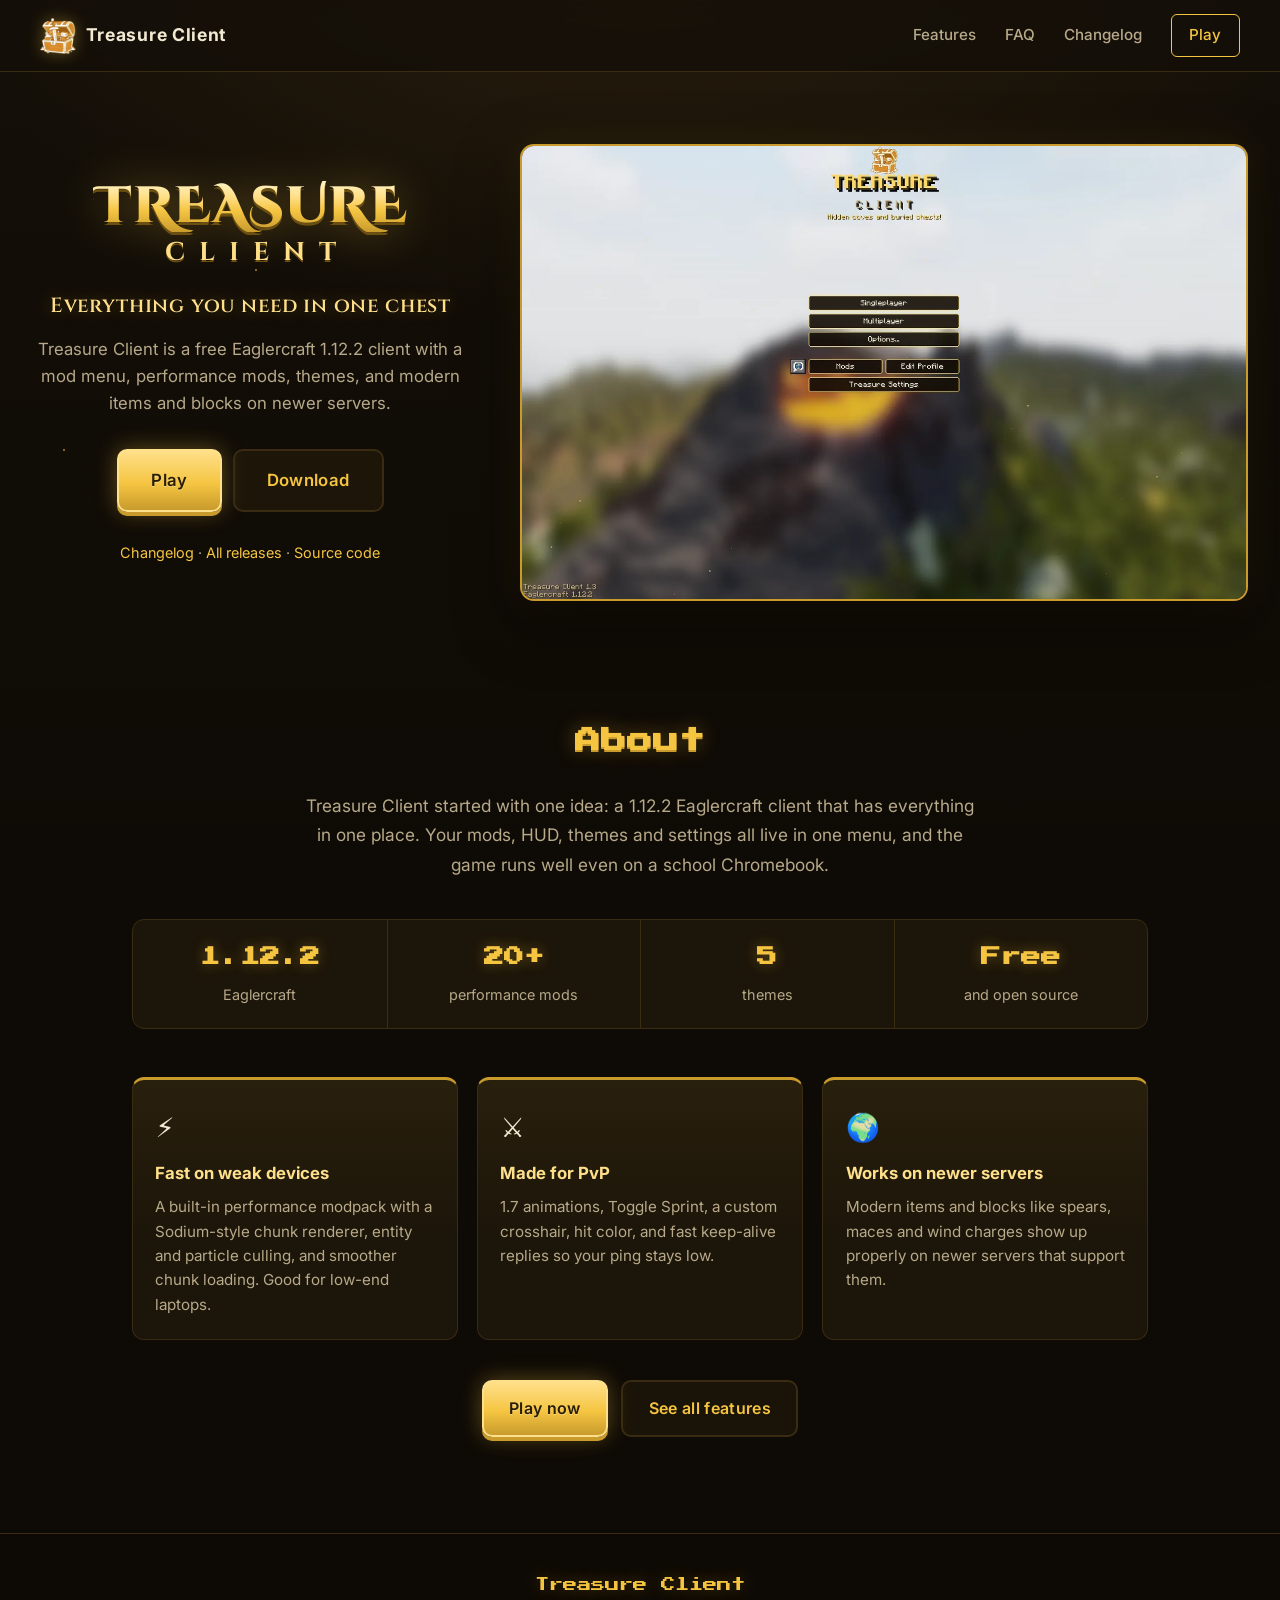
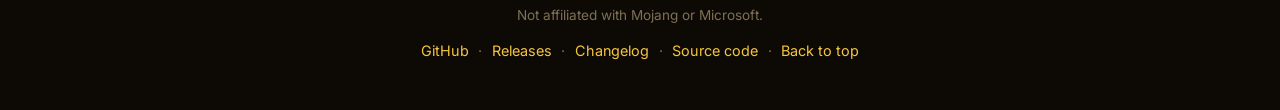
==== commit 2f8e179e: "Website: separate pages, About section, no screenshot zoom - Home, Play (with Download), Features, C" ====
--- a/index.html
+++ b/index.html
@@ -57,15 +57,15 @@
     <div class="starfield" aria-hidden="true"></div>
 
     <header class="nav">
-        <a href="#top" class="nav__brand">
+        <a href="./" class="nav__brand">
             <img class="nav__brand-mark" src="images/logo.png" width="92" height="92" alt="">
             <span class="nav__brand-text">Treasure Client</span>
         </a>
         <nav class="nav__links" aria-label="Primary">
-            <a href="#features">Features</a>
-            <a href="#faq">FAQ</a>
-            <a href="#changelog">Changelog</a>
-            <a class="nav__cta" href="#play">Play</a>
+            <a href="features.html">Features</a>
+            <a href="faq.html">FAQ</a>
+            <a href="changelog.html">Changelog</a>
+            <a class="nav__cta" href="play.html">Play</a>
         </nav>
     </header>
 
@@ -84,13 +84,13 @@
 
                 <div class="get">
                     <div class="get__buttons">
-                        <a class="btn btn--primary btn--lg" href="#play">Play</a>
-                        <a class="btn btn--ghost btn--lg" href="#download">Download</a>
+                        <a class="btn btn--primary btn--lg" href="play.html">Play</a>
+                        <a class="btn btn--ghost btn--lg" href="play.html#download">Download</a>
                     </div>
                 </div>
 
                 <p class="get__note">
-                    <a href="#changelog">Changelog</a> ·
+                    <a href="changelog.html">Changelog</a> ·
                     <a href="https://github.com/TreasureClient/treasureclient.github.io/releases" target="_blank" rel="noopener">All releases</a> ·
                     <a href="https://github.com/TreasureClient/Treasure-Client-1.12-src" target="_blank" rel="noopener">Source code</a>
                 </p>
@@ -107,206 +107,42 @@
             </div>
         </section>
 
-        <section class="versions-section" id="play">
-            <h2 class="section-title">Play</h2>
-            <p class="section-subtitle">Play right in your browser. WASM is faster. Use JS if WASM doesn't load on your device.</p>
-            <div class="versions">
-                <article class="version-card">
-                    <p class="version-card__kind">Latest release</p>
-                    <h3 class="version-card__name">Version <span class="release-version">1.2</span></h3>
-                    <div class="version-card__buttons">
-                        <a class="btn btn--primary" href="versions/1.12WASM.html">Play WASM</a>
-                        <a class="btn btn--ghost" href="versions/1.12JS.html">Play JS</a>
-                    </div>
+        <section class="about" id="about">
+            <h2 class="section-title">About</h2>
+            <p class="about__lead">
+                Treasure Client started with one idea: a 1.12.2 Eaglercraft client that has everything
+                in one place. Your mods, HUD, themes and settings all live in one menu, and the game runs
+                well even on a school Chromebook.
+            </p>
+
+            <ul class="about__stats">
+                <li><strong>1.12.2</strong><span>Eaglercraft</span></li>
+                <li><strong>20+</strong><span>performance mods</span></li>
+                <li><strong>5</strong><span>themes</span></li>
+                <li><strong>Free</strong><span>and open source</span></li>
+            </ul>
+
+            <div class="about__grid">
+                <article class="about__item">
+                    <span class="about__icon" aria-hidden="true">&#9889;</span>
+                    <h3>Fast on weak devices</h3>
+                    <p>A built-in performance modpack with a Sodium-style chunk renderer, entity and particle culling, and smoother chunk loading. Good for low-end laptops.</p>
                 </article>
-                <article class="version-card version-card--beta">
-                    <p class="version-card__kind"><span class="badge">Beta</span></p>
-                    <h3 class="version-card__name">Version <span class="beta-version">1.3 Beta</span></h3>
-                    <div class="version-card__buttons">
-                        <a class="btn btn--primary" href="https://treasureclient.github.io/Treasure-Client-1.12-src/">Play WASM</a>
-                        <a class="btn btn--ghost" href="https://treasureclient.github.io/Treasure-Client-1.12-src/js.html">Play JS</a>
-                    </div>
-                    <p class="version-card__note">The newest version before its release. May have bugs.</p>
+                <article class="about__item">
+                    <span class="about__icon" aria-hidden="true">&#9876;</span>
+                    <h3>Made for PvP</h3>
+                    <p>1.7 animations, Toggle Sprint, a custom crosshair, hit color, and fast keep-alive replies so your ping stays low.</p>
+                </article>
+                <article class="about__item">
+                    <span class="about__icon" aria-hidden="true">&#127757;</span>
+                    <h3>Works on newer servers</h3>
+                    <p>Modern items and blocks like spears, maces and wind charges show up properly on newer servers that support them.</p>
                 </article>
             </div>
-        </section>
 
-        <section class="versions-section" id="download">
-            <h2 class="section-title">Download</h2>
-            <p class="section-subtitle">Download a single .html file and open it in your browser anytime, even offline.</p>
-            <div class="versions versions--single">
-                <article class="version-card">
-                    <p class="version-card__kind">Latest release</p>
-                    <h3 class="version-card__name">Version <span class="release-version">1.2</span></h3>
-                    <div class="version-card__buttons">
-                        <a class="btn btn--primary" id="dl-wasm" href="https://github.com/TreasureClient/treasureclient.github.io/releases/download/V1.2/Treasure-Client_1.2_WASM.html">Download WASM</a>
-                        <a class="btn btn--ghost" id="dl-js" href="https://github.com/TreasureClient/treasureclient.github.io/releases/download/V1.2/Treasure-Client_1.2_JS.html">Download JS</a>
-                    </div>
-                </article>
-            </div>
-        </section>
-
-        <section class="features" id="features">
-            <h2 class="section-title">Features</h2>
-
-            <div class="feature-grid">
-                <article class="feature-card">
-                    <h3>Mod Menu</h3>
-                    <p>Turn mods on and off and change their settings in game. Includes Zoom, Toggle Sprint, Toggle Sneak, No Hurt Cam, TNT Timer, Low Fire, Low Shield, Small Totem, Fullbright, Hitboxes, a custom crosshair and more.</p>
-                </article>
-                <article class="feature-card">
-                    <h3>HUD Editor</h3>
-                    <p>Drag the FPS counter, CPS counter, ping display and other HUD mods wherever you want them on screen.</p>
-                </article>
-                <article class="feature-card">
-                    <h3>Themes</h3>
-                    <p>Five themes: Treasure, Frost, Tropical, Terracotta and Forest. Each one changes the menus and the background.</p>
-                </article>
-                <article class="feature-card">
-                    <h3>Modern Items and Blocks</h3>
-                    <p>On newer servers, items like spears, maces and wind charges show up as the real thing instead of old stand-ins. Spears work, and modern blocks show up on servers that support them.</p>
-                </article>
-                <article class="feature-card">
-                    <h3>Updated Textures</h3>
-                    <p>Blocks, items and potions use their current textures and colors from the newest Minecraft.</p>
-                </article>
-                <article class="feature-card">
-                    <h3>No Install</h3>
-                    <p>Play right here in the browser, or download a single .html file and open it anytime, even offline.</p>
-                </article>
-            </div>
-        </section>
-
-        <section class="changelog" id="changelog">
-            <h2 class="section-title">Changelog</h2>
-            <div class="changelog__list">
-                <details class="change" open>
-                    <summary><span class="change__ver">1.3 <span class="badge">Beta</span></span><span class="change__name">Optimization update</span></summary>
-                    <div class="change__body">
-                        <p class="change__intro">Still in beta. Play it from the Beta card in the Play section.</p>
-                        <h4>Performance</h4>
-                        <ul>
-                            <li>New "Performance modpack" switch in the mod menu, on by default</li>
-                            <li>Celeritas (Sodium-style) chunk renderer, with Celeritas Extra and Leaf Culling</li>
-                            <li>Entity Culling, Particle Culling and Entity Render Distance</li>
-                            <li>ImmediatelyFast: cheaper name tags and sign text, and the HUD is only redrawn when it changes</li>
-                            <li>Lithium, FerriteCore, FoamFix-style memory savings, TexFix, CensoredASM, BetterFps, Krypton, C2ME, VanillaFix, Enhanced Block Entities, Particle Core, No Chat Lag, AI Improvements, Dynamic FPS and Memory Saver</li>
-                            <li>Smoother chunk loading: chunk building can't freeze a frame anymore</li>
-                            <li>TNT and zombie optimizations</li>
-                            <li>Optional Dynamic Resolution (off by default)</li>
-                        </ul>
-                        <h4>New</h4>
-                        <ul>
-                            <li>Sodium-style Video Settings with every setting in one place and a description for each</li>
-                            <li>New Mods screen</li>
-                            <li>Tier Tagger, Clear Water, Saturation display and Hit Color</li>
-                            <li>1.7 Animations: sweep and sprint hits swing differently, and items dip while on cooldown</li>
-                            <li><code>.lag</code> and <code>.perf</code> chat commands to find out what's causing lag</li>
-                        </ul>
-                        <h4>Fixed</h4>
-                        <ul>
-                            <li>Eating getting stuck (crumbs but no eating)</li>
-                            <li>Golden apple eating</li>
-                            <li>Bows and eating cancelling on modern servers</li>
-                            <li>Explosion knockback not always applying</li>
-                            <li>Screen randomly jumping when moving the mouse</li>
-                            <li>Totem animation showing in the wrong place</li>
-                        </ul>
-                    </div>
-                </details>
-                <details class="change">
-                    <summary><span class="change__ver">1.2</span><span class="change__name">Themes and modern items</span></summary>
-                    <div class="change__body">
-                        <h4>Added mods</h4>
-                        <ul>
-                            <li>Low Fire</li>
-                            <li>Low Shield</li>
-                            <li>Small Totem</li>
-                            <li>Password Hider</li>
-                            <li>ViaVersion</li>
-                        </ul>
-                        <h4>Mod menu redesign</h4>
-                        <ul>
-                            <li>New side tabs (Modules, HUD Editor, Themes)</li>
-                            <li>New Treasure Client logo</li>
-                            <li>Themes: Treasure, Frost, Tropical, Terracotta and Forest</li>
-                            <li>Theme backgrounds on the main menu and other menus</li>
-                        </ul>
-                        <h4>ViaVersion</h4>
-                        <ul>
-                            <li>Modern blocks and items show up on newer servers</li>
-                            <li>Modern items (wind charge, mace, spears, copper and more)</li>
-                            <li>Old block and item textures updated to the new ones</li>
-                            <li>New potion colors</li>
-                            <li>Spears work on newer servers (jab and charge)</li>
-                        </ul>
-                        <h4>Fixed</h4>
-                        <ul>
-                            <li>Mod menu scrolling with the mouse wheel</li>
-                            <li>Pink potion textures</li>
-                            <li>Mods turn on with one click now</li>
-                            <li>Netherite armor not showing when worn</li>
-                        </ul>
-                    </div>
-                </details>
-                <details class="change">
-                    <summary><span class="change__ver">1.1</span><span class="change__name">New mods and fixes</span></summary>
-                    <div class="change__body">
-                        <h4>Added mods</h4>
-                        <ul>
-                            <li>No Hurt Cam</li>
-                            <li>TNT Timer</li>
-                            <li>Smooth Zoom</li>
-                        </ul>
-                        <h4>Mod menu redesign</h4>
-                        <ul>
-                            <li>Settings boxes for each mod</li>
-                            <li>Reorganized tabs</li>
-                        </ul>
-                        <h4>Fixed</h4>
-                        <ul>
-                            <li>Mod menu search</li>
-                            <li>Toggle Sprint</li>
-                            <li>Toggle Sneak</li>
-                            <li>Mods no longer work while turned off</li>
-                        </ul>
-                    </div>
-                </details>
-                <details class="change">
-                    <summary><span class="change__ver">1.0 <span class="badge badge--dim">Beta</span></span><span class="change__name">First release</span></summary>
-                    <div class="change__body">
-                        <ul>
-                            <li>First version of Treasure Client</li>
-                            <li>The JS version is very laggy, so use WASM if you can</li>
-                        </ul>
-                    </div>
-                </details>
-            </div>
-        </section>
-
-        <section class="faq" id="faq">
-            <h2 class="section-title">FAQ</h2>
-            <div class="faq__list">
-                <details class="faq__item">
-                    <summary>Should I use WASM or JS?</summary>
-                    <p>Use WASM. It runs a lot faster. The JS version is there for older browsers and devices where WASM doesn't load.</p>
-                </details>
-                <details class="faq__item">
-                    <summary>How do I play offline?</summary>
-                    <p>Download the WASM or JS file from the <a href="#download">Download</a> section and open it in your browser. You don't need an internet connection for singleplayer.</p>
-                </details>
-                <details class="faq__item">
-                    <summary>Which servers can I join?</summary>
-                    <p>Any Eaglercraft 1.12 server. Modern items, blocks and spears show up on newer servers that support them.</p>
-                </details>
-                <details class="faq__item">
-                    <summary>Is it free?</summary>
-                    <p>Yes. No account or payment needed.</p>
-                </details>
-                <details class="faq__item">
-                    <summary>Is the source code available?</summary>
-                    <p>Yes. The full source is on GitHub: <a href="https://github.com/TreasureClient/Treasure-Client-1.12-src" target="_blank" rel="noopener">Treasure-Client-1.12-src</a>. The <code>WASM</code> branch has the WASM version and the <code>JS</code> branch has the JS version.</p>
-                </details>
+            <div class="about__cta">
+                <a class="btn btn--primary" href="play.html">Play now</a>
+                <a class="btn btn--ghost" href="features.html">See all features</a>
             </div>
         </section>
     </main>
@@ -319,7 +155,7 @@
             <span>·</span>
             <a href="https://github.com/TreasureClient/treasureclient.github.io/releases" target="_blank" rel="noopener">Releases</a>
             <span>·</span>
-            <a href="#changelog">Changelog</a>
+            <a href="changelog.html">Changelog</a>
             <span>·</span>
             <a href="https://github.com/TreasureClient/Treasure-Client-1.12-src" target="_blank" rel="noopener">Source code</a>
             <span>·</span>
@@ -346,41 +182,6 @@
                 shot.style.setProperty('--ry', '0deg');
             });
         })();
-
-        // Show the beta's version number (the beta site writes it on every update).
-        fetch('https://treasureclient.github.io/Treasure-Client-1.12-src/version.json', { cache: 'no-store' })
-            .then(function (r) { return r.ok ? r.json() : null; })
-            .then(function (info) {
-                if (!info || !info.version) return;
-                var v = /beta/i.test(info.version) ? info.version : info.version + ' Beta';
-                document.querySelectorAll('.beta-version').forEach(function (el) { el.textContent = v; });
-            })
-            .catch(function () {});
-
-        // Point the download buttons at the files in the latest GitHub release.
-        // The links above are a fallback if GitHub can't be reached.
-        fetch('https://api.github.com/repos/TreasureClient/treasureclient.github.io/releases/latest')
-            .then(function (r) { return r.ok ? r.json() : null; })
-            .then(function (rel) {
-                if (!rel || !rel.assets) return;
-                rel.assets.forEach(function (a) {
-                    var mb = ' (' + Math.round(a.size / 1048576) + ' MB)';
-                    if (/wasm/i.test(a.name)) {
-                        var w = document.getElementById('dl-wasm');
-                        w.href = a.browser_download_url;
-                        w.textContent = 'Download WASM' + mb;
-                    } else if (/js\.html$/i.test(a.name)) {
-                        var j = document.getElementById('dl-js');
-                        j.href = a.browser_download_url;
-                        j.textContent = 'Download JS' + mb;
-                    }
-                });
-                if (rel.name) {
-                    var name = rel.name.replace(/^v(ersion)?\s*/i, '');
-                    document.querySelectorAll('.release-version').forEach(function (el) { el.textContent = name; });
-                }
-            })
-            .catch(function () {});
     </script>
 </body>
 </html>
--- a/style.css
+++ b/style.css
@@ -129,6 +129,11 @@
 
 .nav__links a { color: var(--text-dim); font-weight: 500; font-size: 0.95rem; }
 .nav__links a:hover { color: var(--gold-bright); }
+.nav__links a[aria-current="page"]:not(.nav__cta) { color: var(--gold-bright); }
+.nav__cta[aria-current="page"] { background: var(--gold); color: var(--bg) !important; }
+
+/* pages other than home: leave room under the nav */
+main.page { min-height: calc(100vh - 220px); padding-top: 1.5rem; }
 
 .nav__cta {
     padding: 0.5rem 1.1rem;
@@ -442,11 +447,10 @@
 }
 
 .shot__frame:hover {
-    transform: rotateX(var(--rx)) rotateY(var(--ry)) translateY(-8px) scale(1.02);
+    transform: rotateX(var(--rx)) rotateY(var(--ry)) translateY(-8px);
     border-color: var(--gold);
     box-shadow: 0 34px 80px rgba(0, 0, 0, 0.6), 0 0 60px var(--gold-glow);
 }
-.shot__frame:hover img { transform: scale(1.04); }
 .shot__frame:hover .shot__shine { opacity: 1; }
 
 @keyframes shot-in {
@@ -608,6 +612,75 @@
 }
 
 /* ---------------------------------------------------------
+   About (home page, under the hero)
+   --------------------------------------------------------- */
+.about { padding-top: clamp(1.5rem, 4vw, 3rem); }
+.about__lead {
+    max-width: 62ch;
+    margin: 0 auto 2.5rem;
+    text-align: center;
+    color: var(--text-dim);
+    font-size: 1.08rem;
+    line-height: 1.7;
+}
+.about__stats {
+    list-style: none;
+    padding: 0;
+    margin: 0 auto 3rem;
+    display: grid;
+    grid-template-columns: repeat(4, minmax(0, 1fr));
+    border: 1px solid var(--border);
+    border-radius: 12px;
+    background: var(--bg-2);
+    overflow: hidden;
+}
+.about__stats li {
+    padding: 1.3rem 0.5rem;
+    text-align: center;
+    border-left: 1px solid var(--border);
+}
+.about__stats li:first-child { border-left: 0; }
+.about__stats strong {
+    display: block;
+    font-family: var(--font-pixel);
+    font-size: clamp(0.9rem, 2.4vw, 1.25rem);
+    color: var(--gold);
+    text-shadow: 0 0 14px var(--gold-glow);
+    margin-bottom: 0.55rem;
+}
+.about__stats span { color: var(--text-dim); font-size: 0.9rem; }
+.about__grid {
+    display: grid;
+    grid-template-columns: repeat(3, minmax(0, 1fr));
+    gap: 1.2rem;
+}
+.about__item {
+    padding: 1.6rem 1.4rem 1.4rem;
+    border: 1px solid var(--border);
+    border-top: 3px solid var(--gold-deep);
+    border-radius: 12px;
+    background: linear-gradient(180deg, rgba(245, 197, 66, 0.06), transparent 60%), var(--bg-2);
+    transition: transform .2s ease, border-color .2s ease;
+}
+.about__item:hover { transform: translateY(-4px); border-top-color: var(--gold); }
+.about__icon { display: block; font-size: 1.7rem; margin-bottom: 0.7rem; }
+.about__item h3 { margin: 0 0 0.5rem; color: var(--gold-bright); font-size: 1.05rem; }
+.about__item p { margin: 0; color: var(--text-dim); line-height: 1.6; font-size: 0.95rem; }
+.about__cta {
+    display: flex;
+    flex-wrap: wrap;
+    justify-content: center;
+    gap: 0.8rem;
+    margin-top: 2.5rem;
+}
+@media (max-width: 800px) {
+    .about__grid { grid-template-columns: minmax(0, 1fr); }
+    .about__stats { grid-template-columns: repeat(2, minmax(0, 1fr)); }
+    .about__stats li:nth-child(3) { border-left: 0; }
+    .about__stats li:nth-child(n+3) { border-top: 1px solid var(--border); }
+}
+
+/* ---------------------------------------------------------
    Responsive tweaks
    --------------------------------------------------------- */
 @media (max-width: 900px) {
@@ -617,7 +690,10 @@
 }
 
 @media (max-width: 640px) {
-    .nav__links a:not(.nav__cta) { display: none; }
+    .nav { flex-wrap: wrap; row-gap: 0.6rem; }
+    .nav__links { gap: 0.9rem; flex-wrap: wrap; }
+    .nav__links a { font-size: 0.85rem; }
+    .nav__cta { padding: 0.35rem 0.8rem; }
     .nav__brand-text { font-size: 1rem; }
     .get__buttons .btn { flex: 1 1 100%; }
     .version-card__buttons .btn { flex: 1 1 100%; }
@@ -630,7 +706,6 @@
     .starfield, .hero__shot { animation: none; }
     .shot__frame, .shot__frame img { transition: none; }
     .shot__frame:hover { transform: none; }
-    .shot__frame:hover img { transform: none; }
     html { scroll-behavior: auto; }
     .btn, .feature-card { transition: none; }
 }
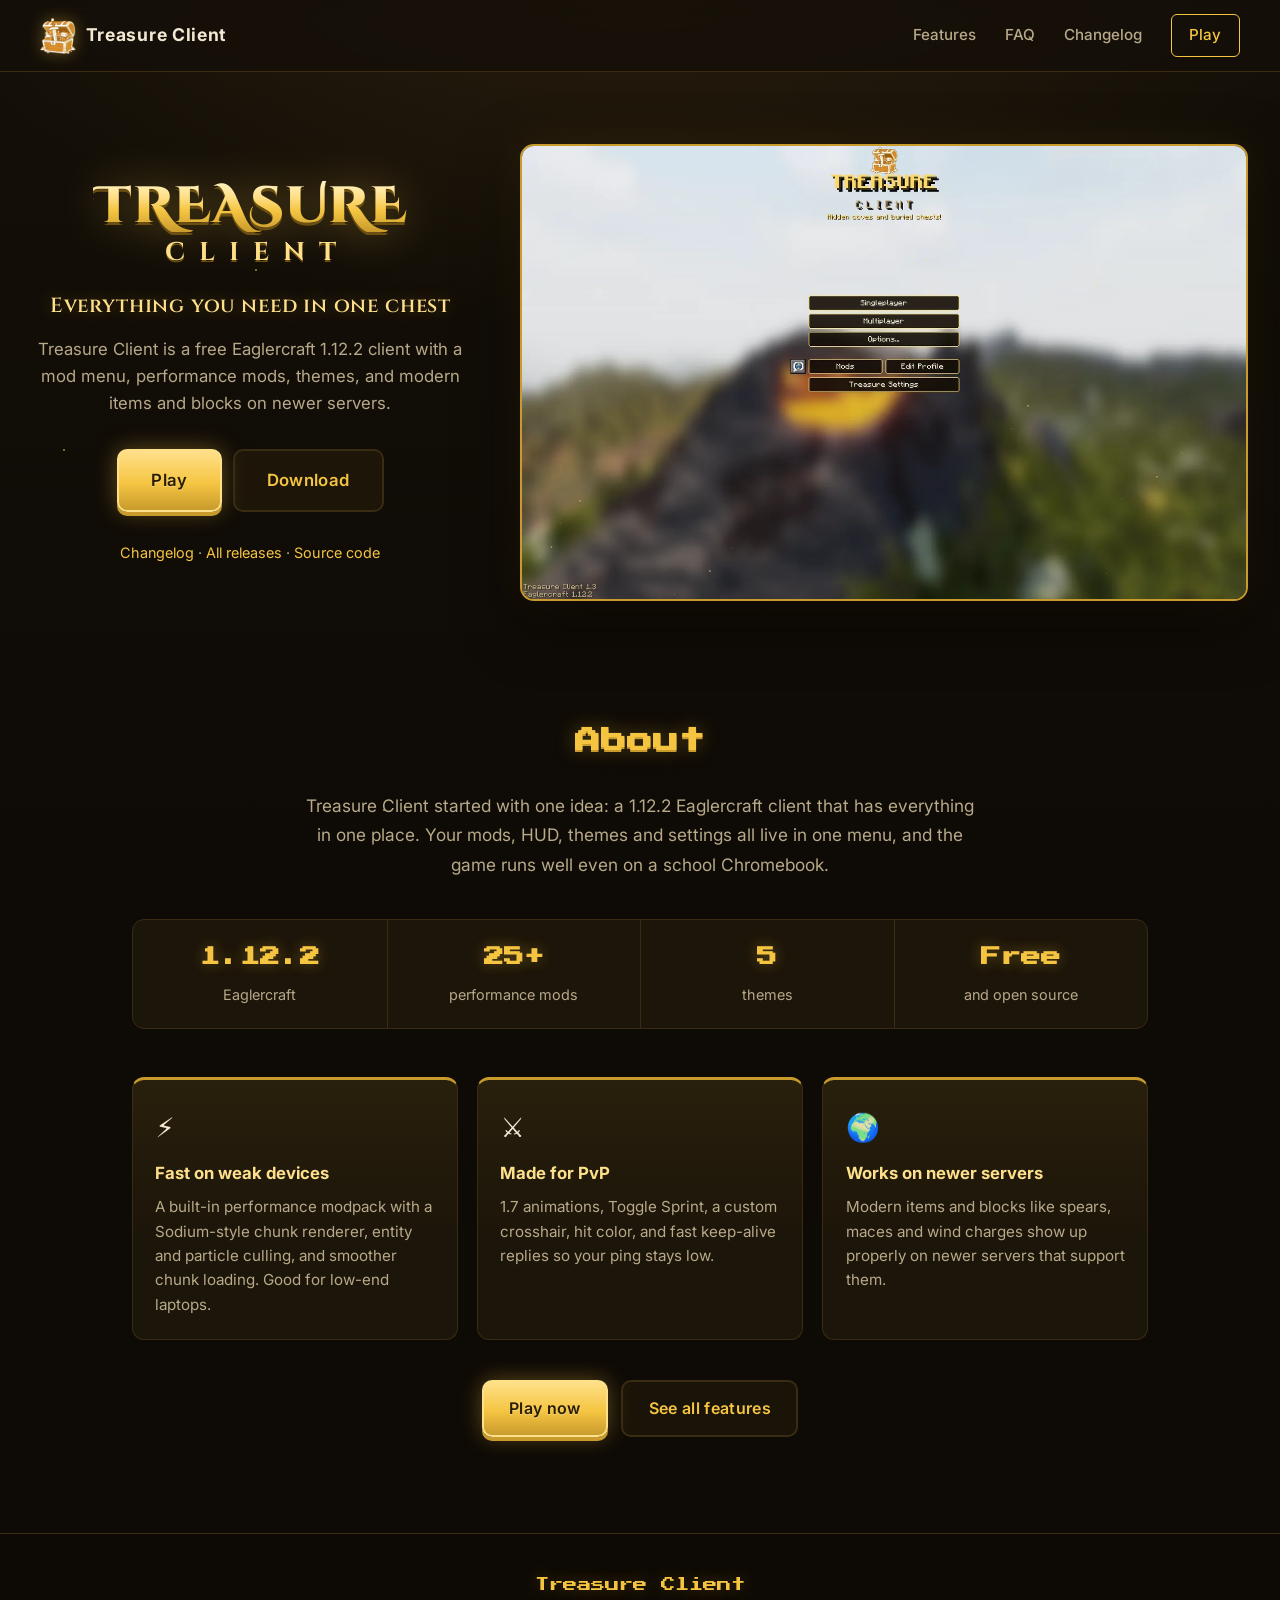
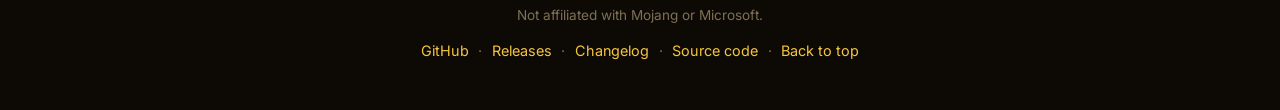
==== commit 8e112859: "Website: 25+ performance mods Co-Authored-By: Claude Opus 5.5 <noreply@anthropic.com>" ====
--- a/index.html
+++ b/index.html
@@ -117,7 +117,7 @@
 
             <ul class="about__stats">
                 <li><strong>1.12.2</strong><span>Eaglercraft</span></li>
-                <li><strong>20+</strong><span>performance mods</span></li>
+                <li><strong>25+</strong><span>performance mods</span></li>
                 <li><strong>5</strong><span>themes</span></li>
                 <li><strong>Free</strong><span>and open source</span></li>
             </ul>
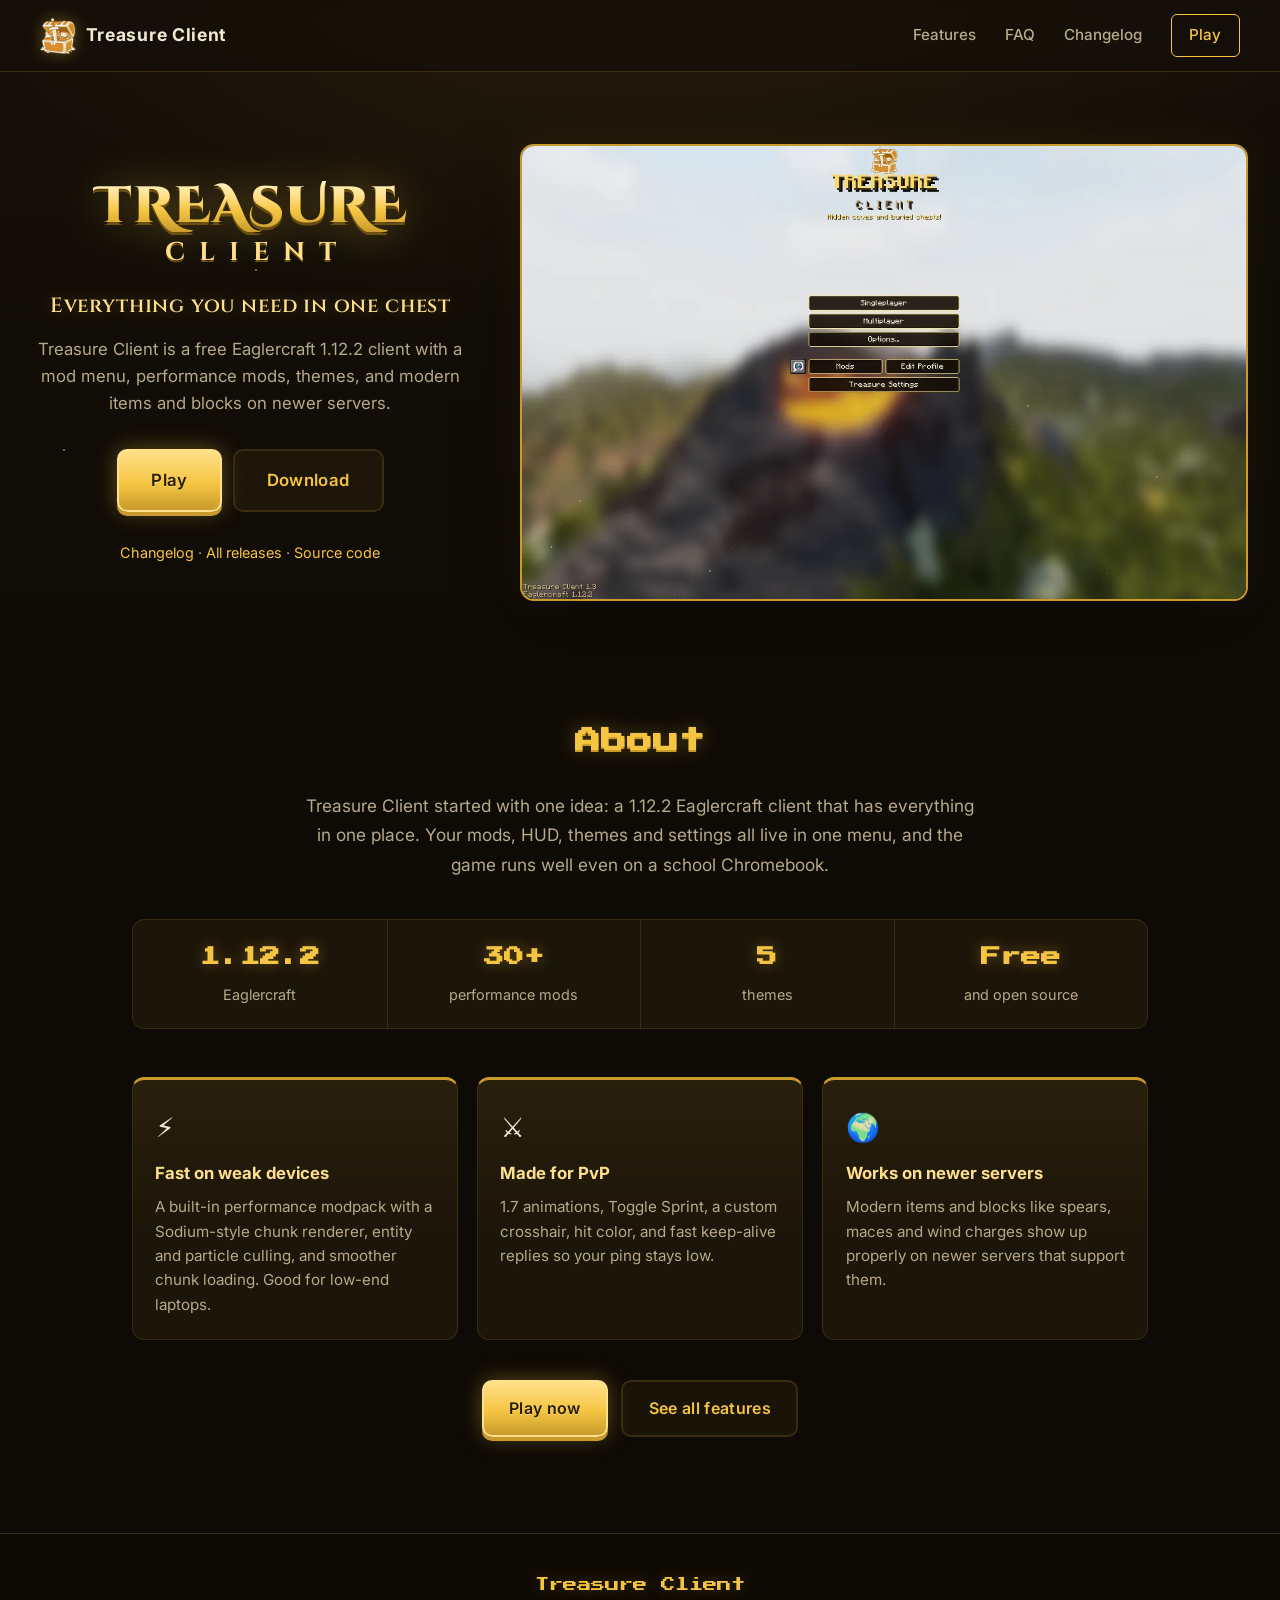
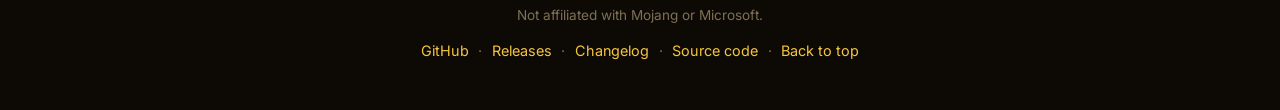
==== commit 2b2454cf: "Say 30+ performance mods Co-Authored-By: Claude Opus 5.5 <noreply@anthropic.com>" ====
--- a/index.html
+++ b/index.html
@@ -117,7 +117,7 @@
 
             <ul class="about__stats">
                 <li><strong>1.12.2</strong><span>Eaglercraft</span></li>
-                <li><strong>25+</strong><span>performance mods</span></li>
+                <li><strong>30+</strong><span>performance mods</span></li>
                 <li><strong>5</strong><span>themes</span></li>
                 <li><strong>Free</strong><span>and open source</span></li>
             </ul>
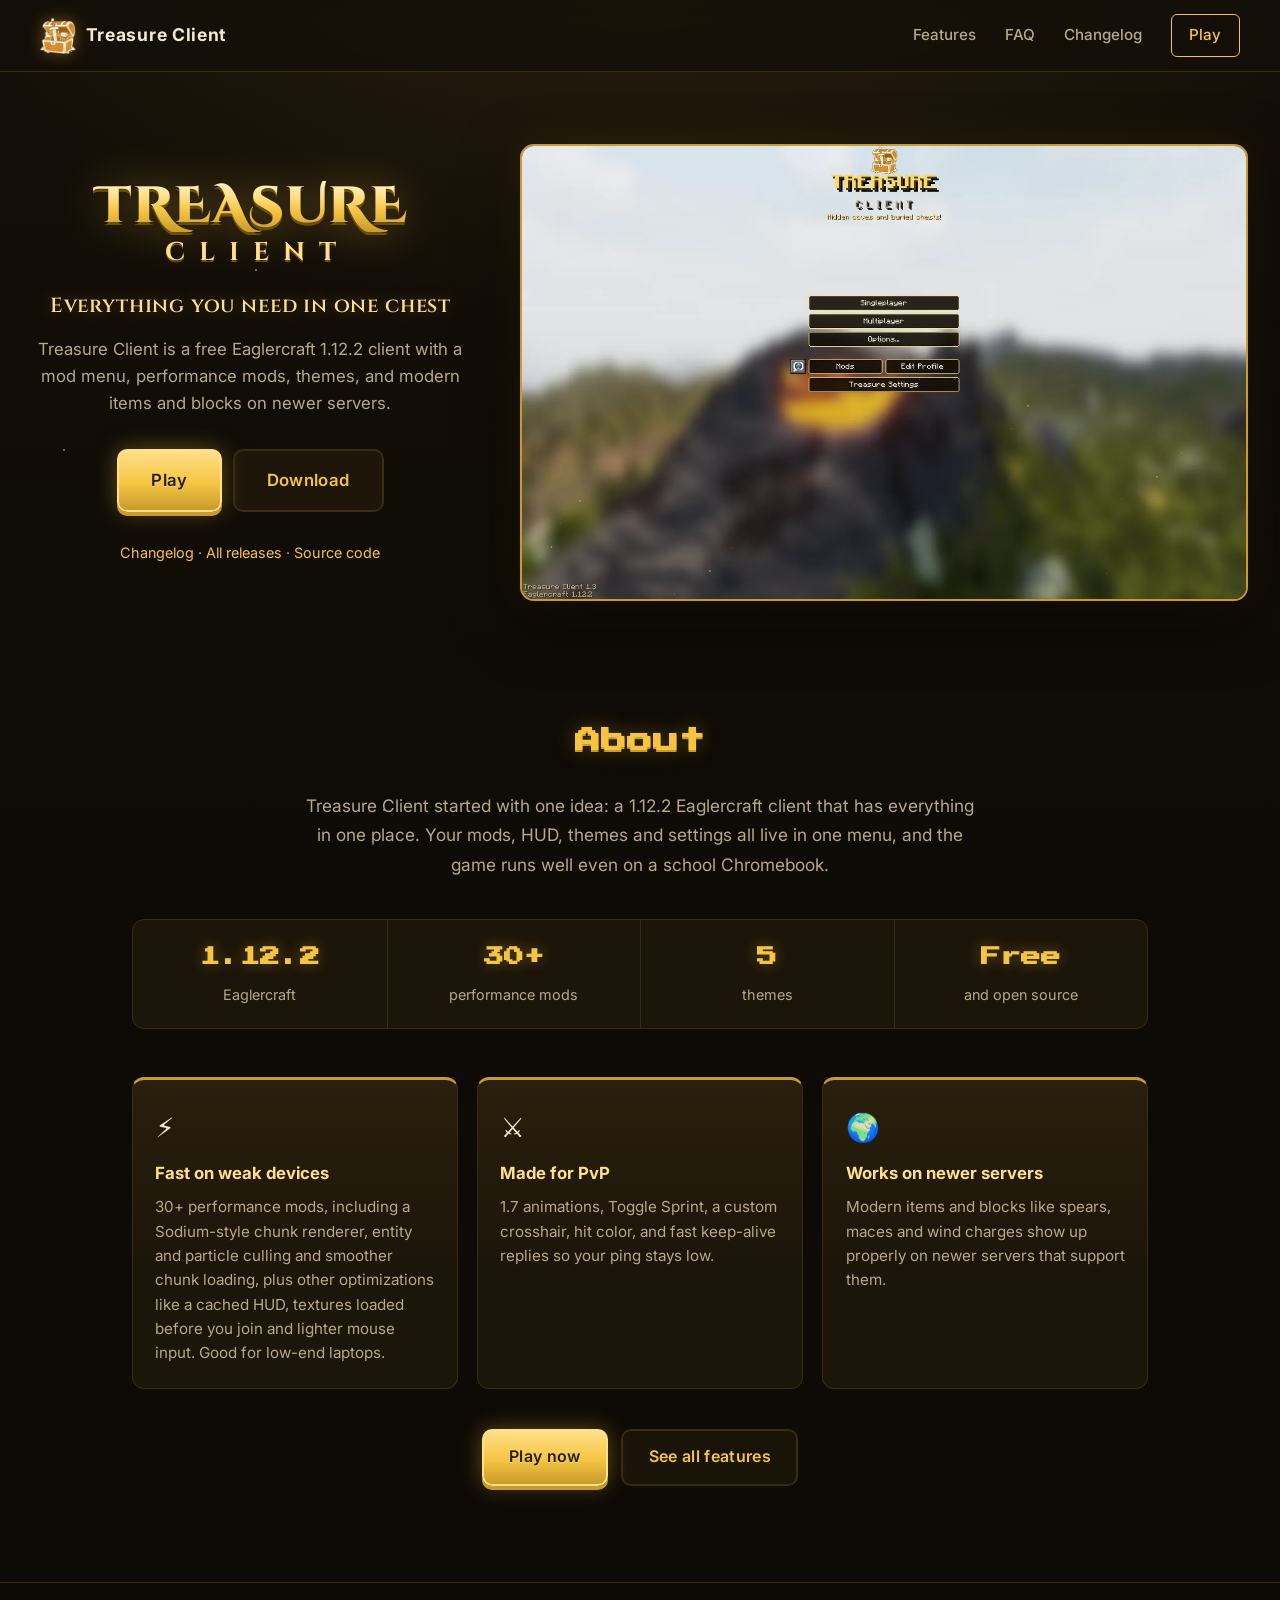
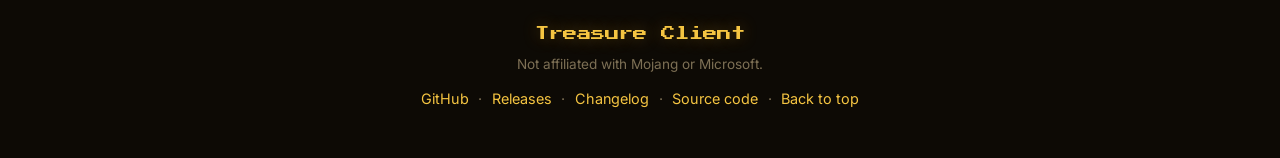
==== commit d47cf990: "Performance wording: 30+ mods on the features card, mods plus other optimizations on the home page C" ====
--- a/index.html
+++ b/index.html
@@ -126,7 +126,7 @@
                 <article class="about__item">
                     <span class="about__icon" aria-hidden="true">&#9889;</span>
                     <h3>Fast on weak devices</h3>
-                    <p>A built-in performance modpack with a Sodium-style chunk renderer, entity and particle culling, and smoother chunk loading. Good for low-end laptops.</p>
+                    <p>30+ performance mods, including a Sodium-style chunk renderer, entity and particle culling and smoother chunk loading, plus other optimizations like a cached HUD, textures loaded before you join and lighter mouse input. Good for low-end laptops.</p>
                 </article>
                 <article class="about__item">
                     <span class="about__icon" aria-hidden="true">&#9876;</span>
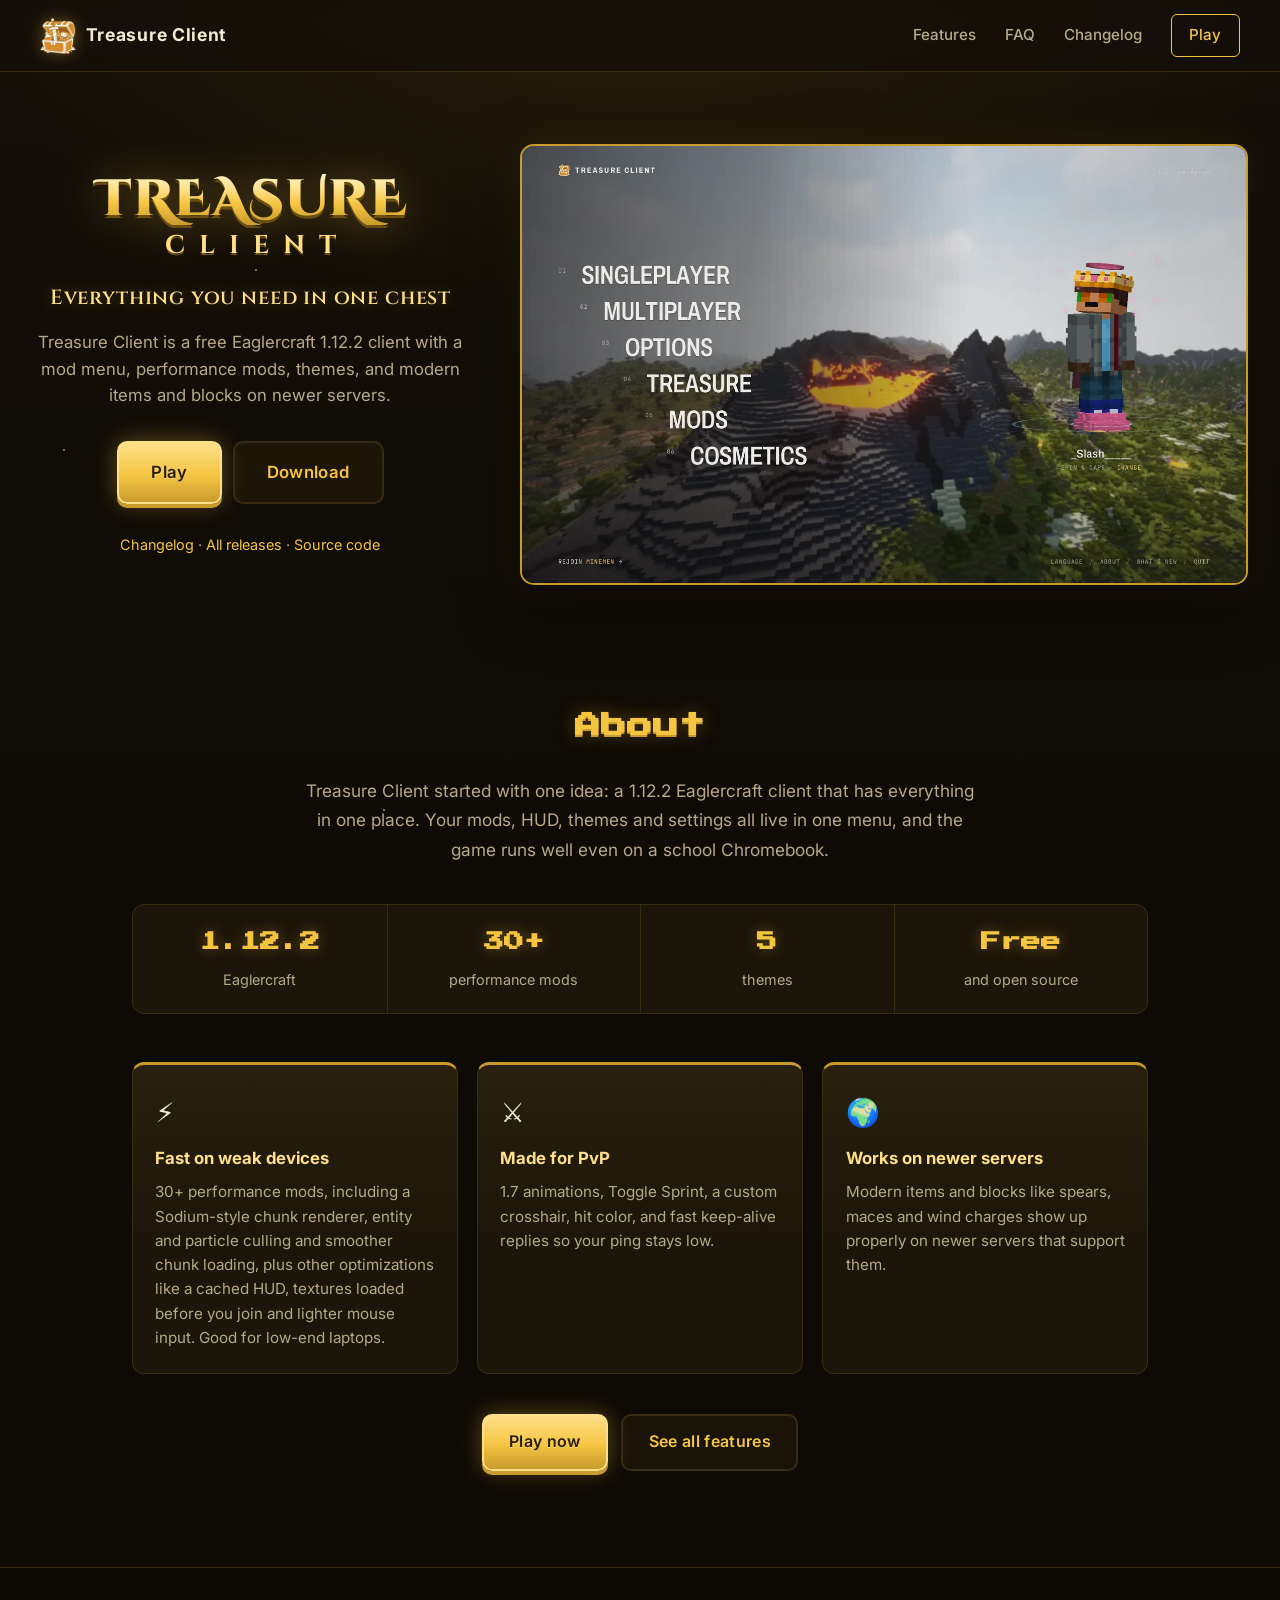
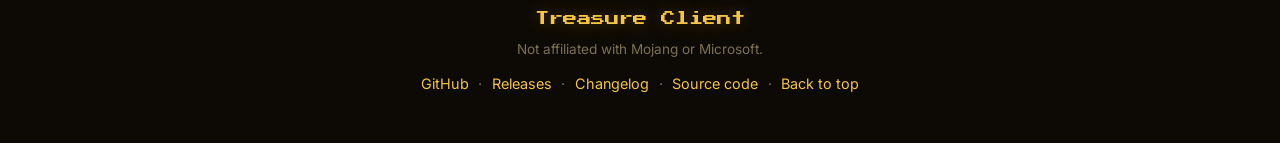
==== commit 6a5faf1f: "New picture on the home page: the 1.5 main menu instead of the 1.3 one. It is also the picture link " ====
--- a/index.html
+++ b/index.html
@@ -14,7 +14,7 @@
     <meta property="og:description" content="Everything you need in one chest. A free Eaglercraft 1.12.2 client with a mod menu, performance mods, themes, and modern items and blocks on newer servers.">
     <meta property="og:type" content="website">
     <meta property="og:url" content="https://treasureclient.github.io/">
-    <meta property="og:image" content="https://treasureclient.github.io/images/main-menu-1.3.jpg">
+    <meta property="og:image" content="https://treasureclient.github.io/images/main-menu-1.5.jpg">
     <meta name="twitter:card" content="summary_large_image">
     <meta name="theme-color" content="#140f08">
 
@@ -36,7 +36,7 @@
                 "applicationCategory": "GameApplication",
                 "operatingSystem": "Web browser",
                 "url": "https://treasureclient.github.io/",
-                "image": "https://treasureclient.github.io/images/main-menu-1.3.jpg",
+                "image": "https://treasureclient.github.io/images/main-menu-1.5.jpg",
                 "offers": { "@type": "Offer", "price": "0", "priceCurrency": "USD" }
             }
         ]
@@ -92,15 +92,15 @@
                 <p class="get__note">
                     <a href="changelog.html">Changelog</a> ·
                     <a href="https://github.com/TreasureClient/treasureclient.github.io/releases" target="_blank" rel="noopener">All releases</a> ·
-                    <a href="https://github.com/TreasureClient/Treasure-Client-1.12-src" target="_blank" rel="noopener">Source code</a>
+                    <a href="https://github.com/TreasureClient/Treasure-Client-src" target="_blank" rel="noopener">Source code</a>
                 </p>
             </div>
 
             <div class="hero__shot">
                 <figure class="shot__frame" id="shot">
                     <picture>
-                        <source srcset="images/main-menu-1.3.webp" type="image/webp">
-                        <img src="images/main-menu-1.3.jpg" width="1440" height="900" alt="Treasure Client 1.3 main menu">
+                        <source srcset="images/main-menu-1.5.webp" type="image/webp">
+                        <img src="images/main-menu-1.5.jpg" width="1440" height="870" alt="Treasure Client 1.5 main menu">
                     </picture>
                     <span class="shot__shine" aria-hidden="true"></span>
                 </figure>
@@ -157,7 +157,7 @@
             <span>·</span>
             <a href="changelog.html">Changelog</a>
             <span>·</span>
-            <a href="https://github.com/TreasureClient/Treasure-Client-1.12-src" target="_blank" rel="noopener">Source code</a>
+            <a href="https://github.com/TreasureClient/Treasure-Client-src" target="_blank" rel="noopener">Source code</a>
             <span>·</span>
             <a href="#top">Back to top</a>
         </p>
--- a/style.css
+++ b/style.css
@@ -709,3 +709,4 @@
     html { scroll-behavior: auto; }
     .btn, .feature-card { transition: none; }
 }
+[hidden] { display: none !important; }
